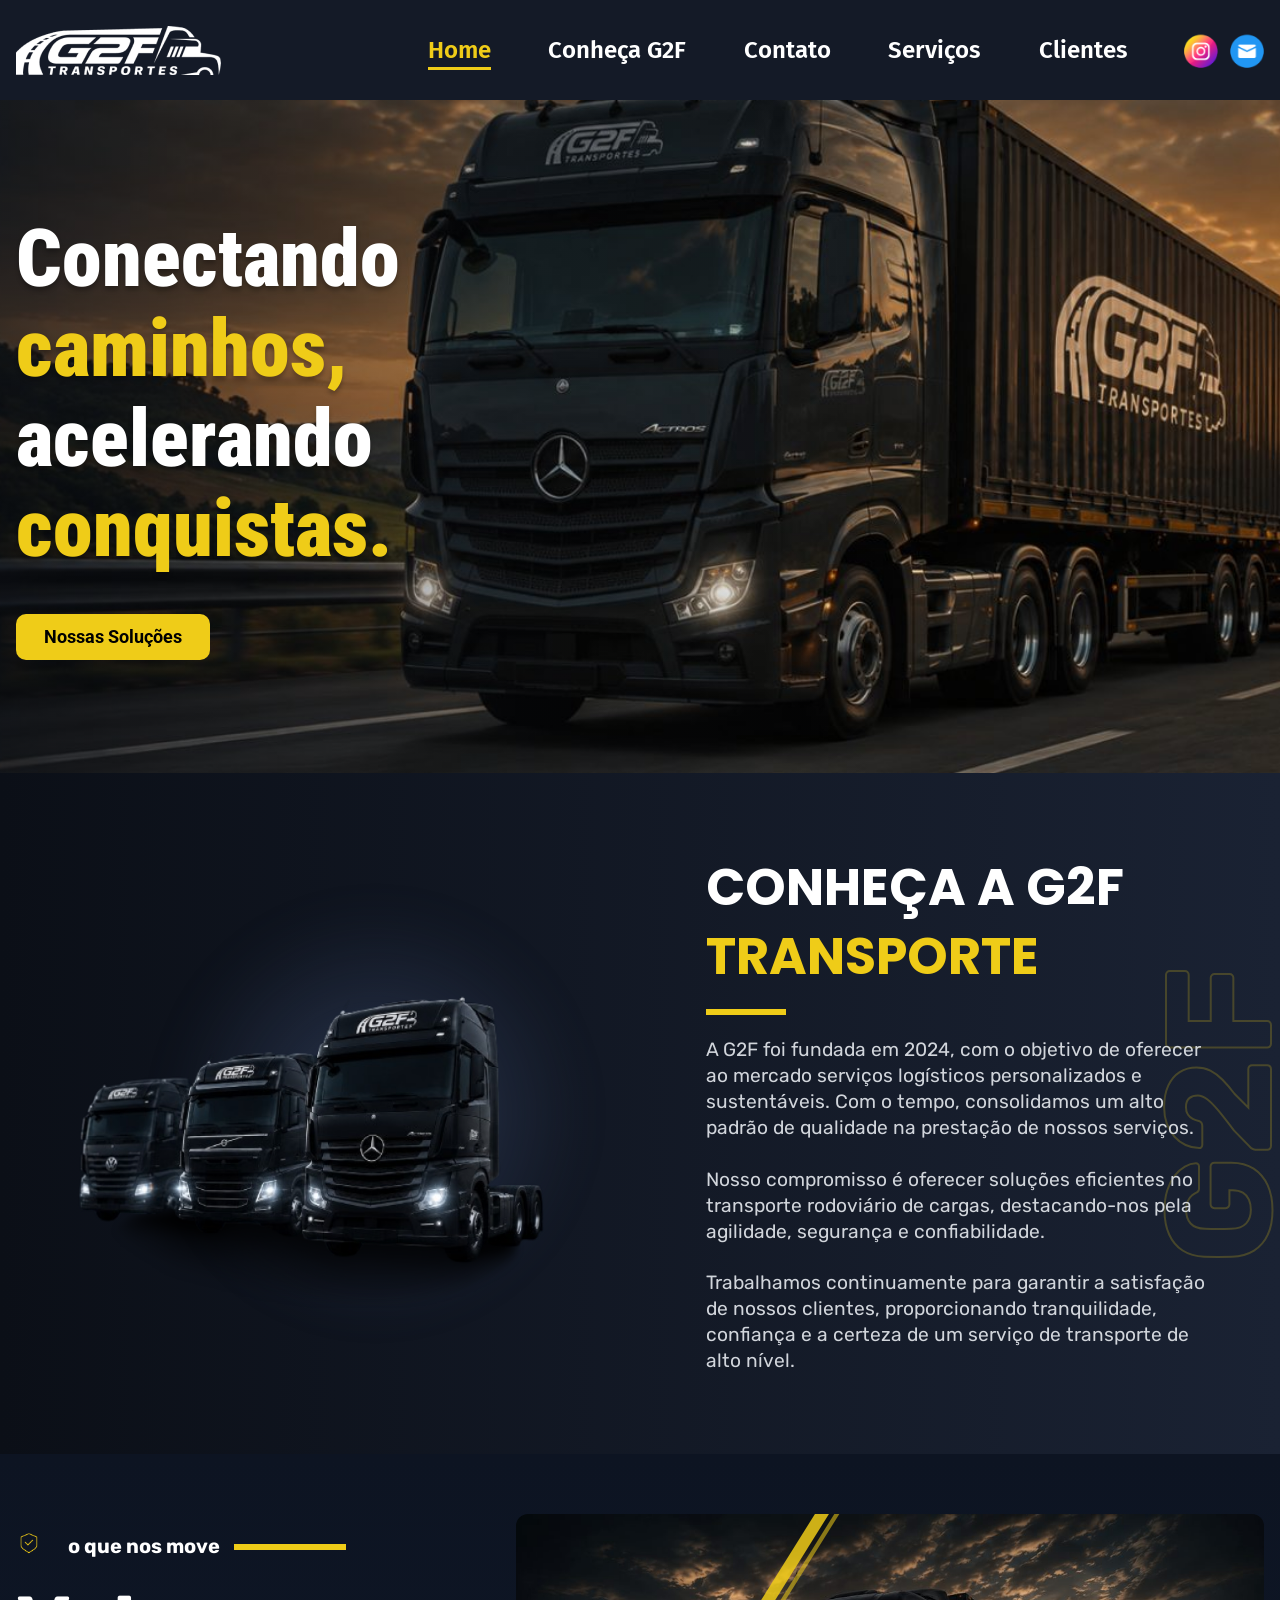
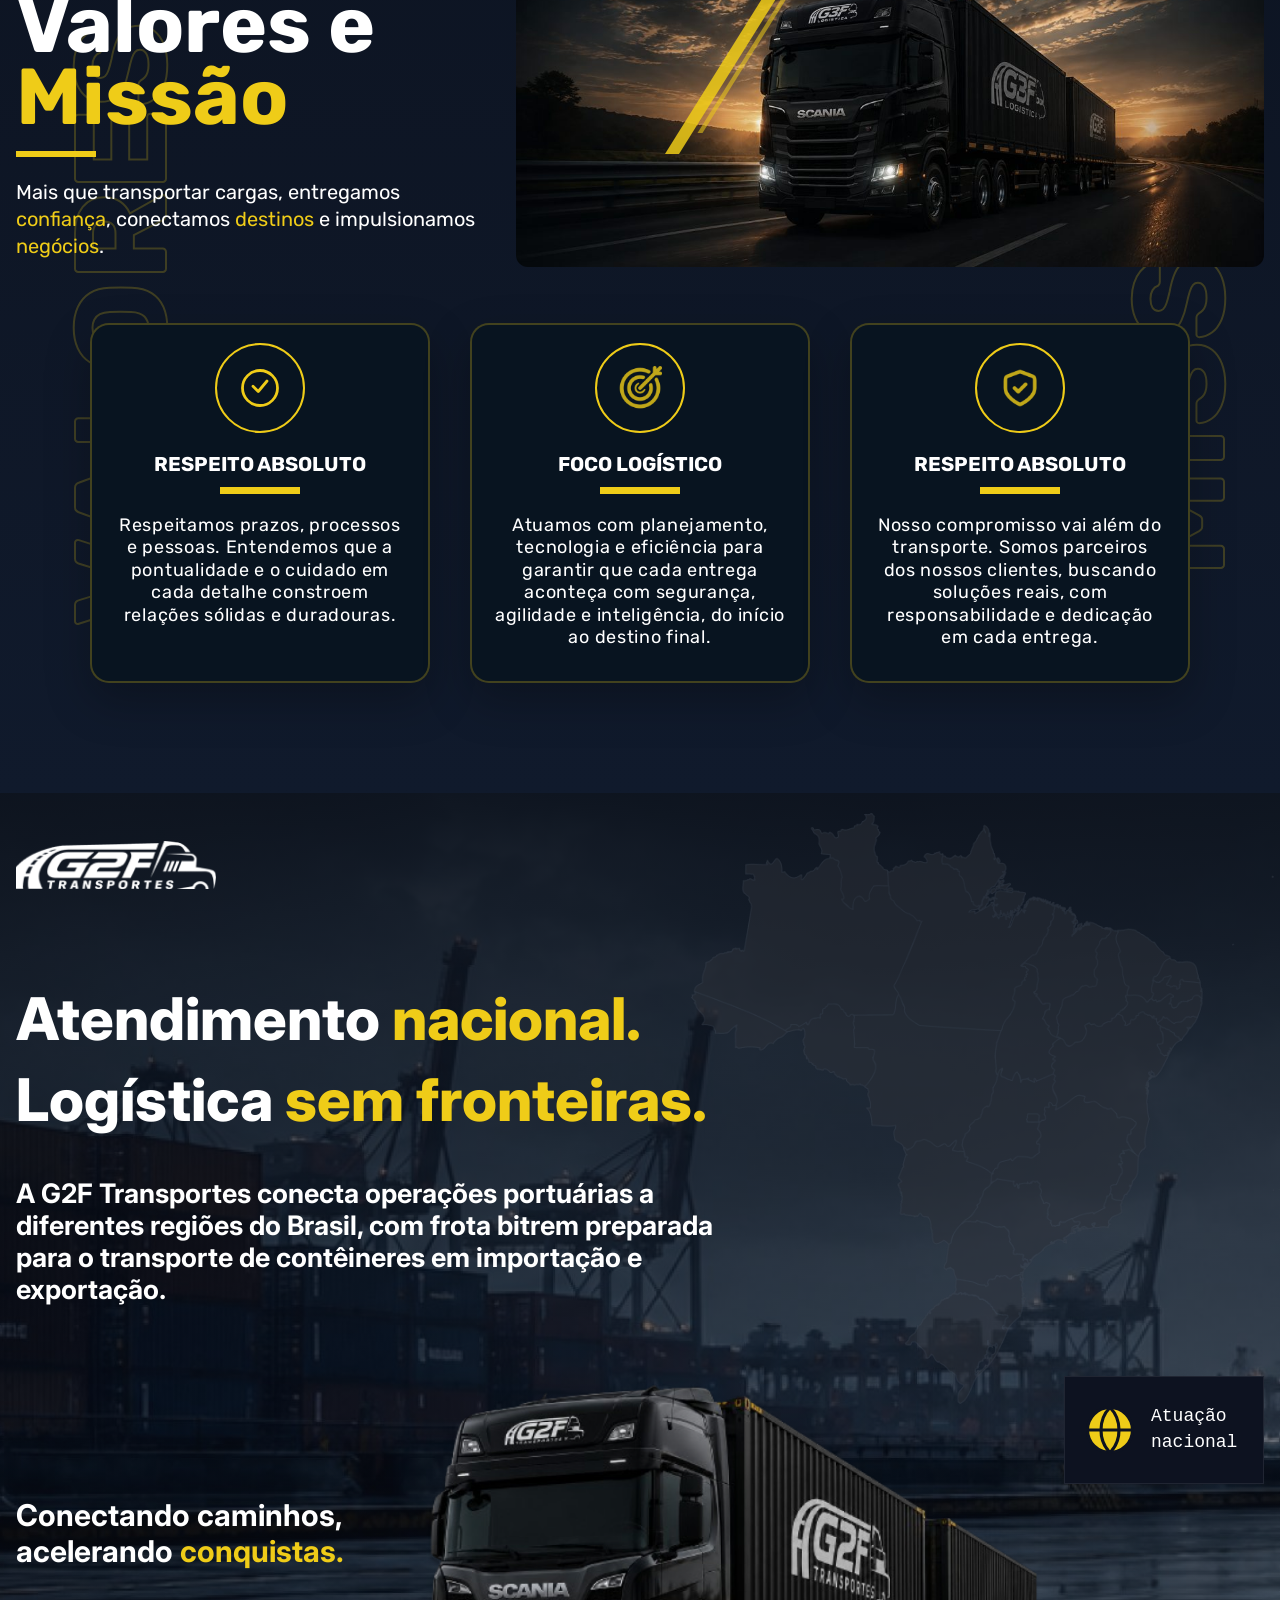
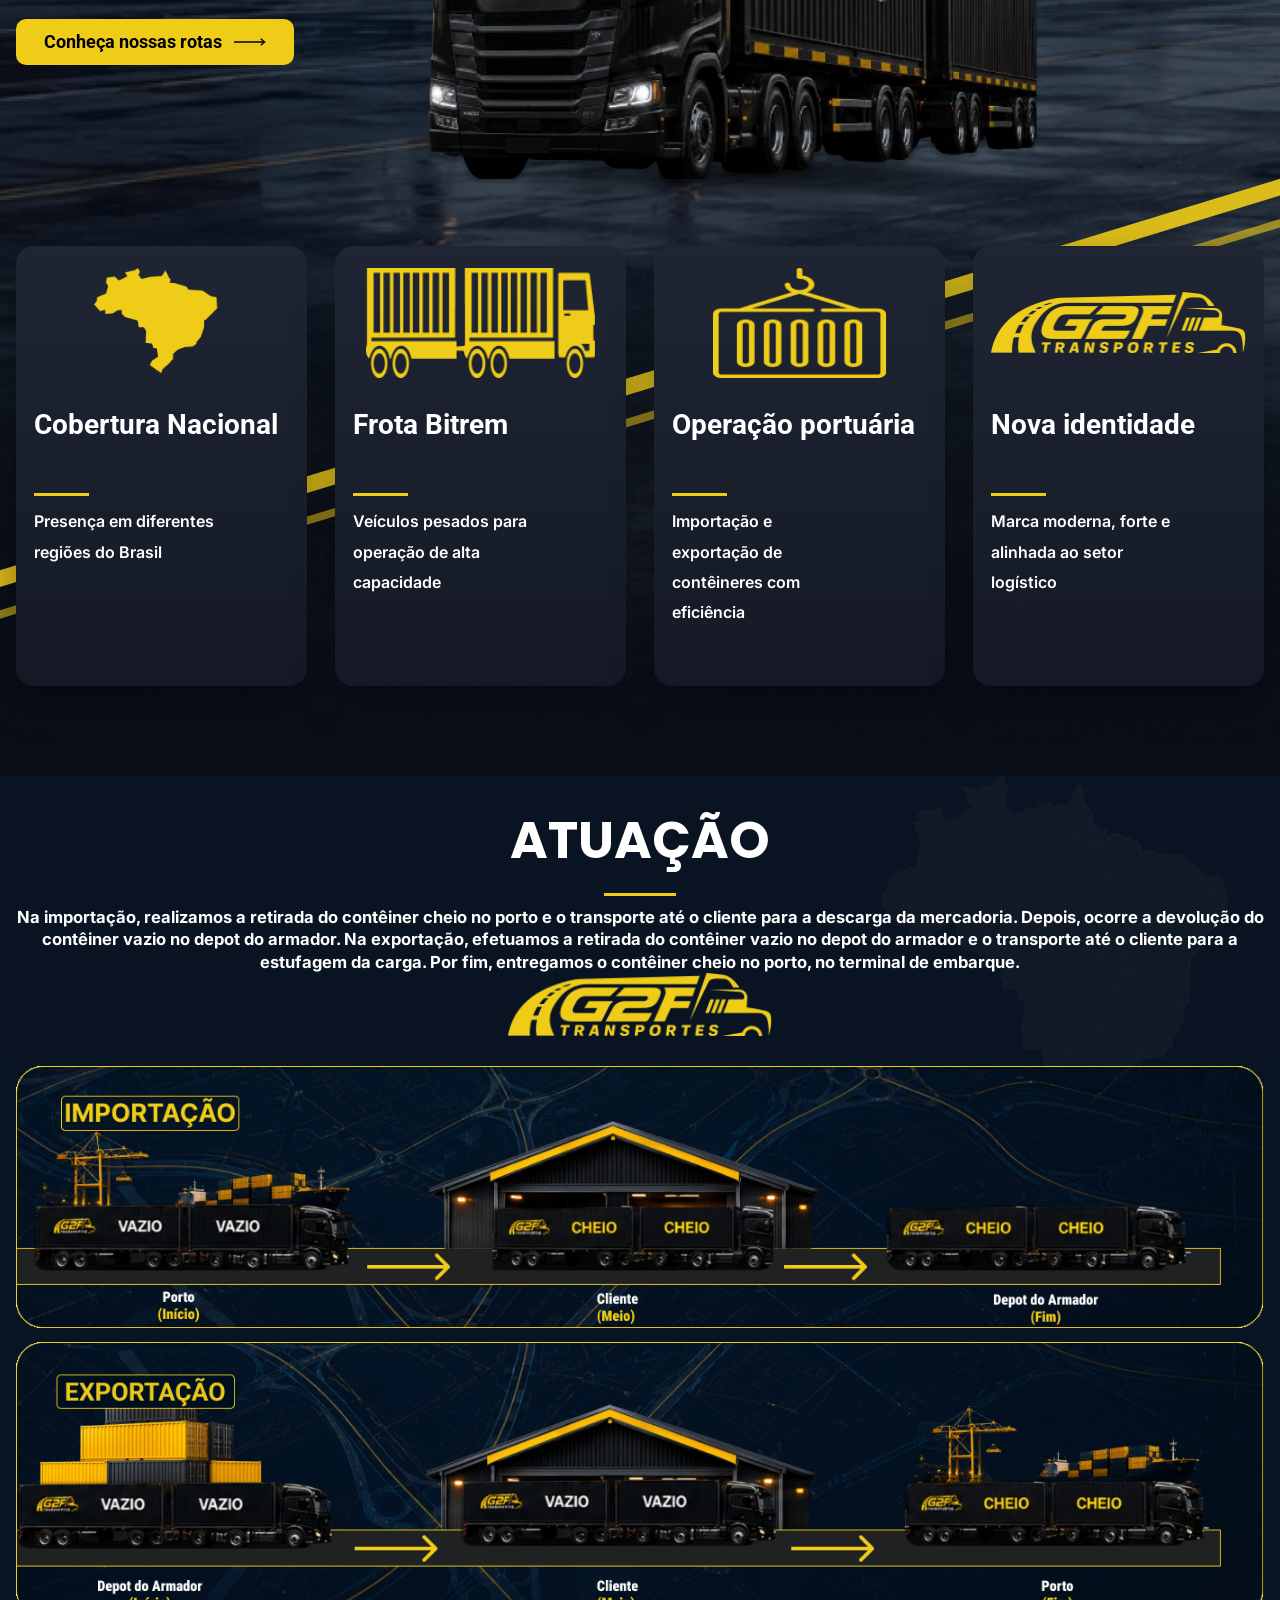
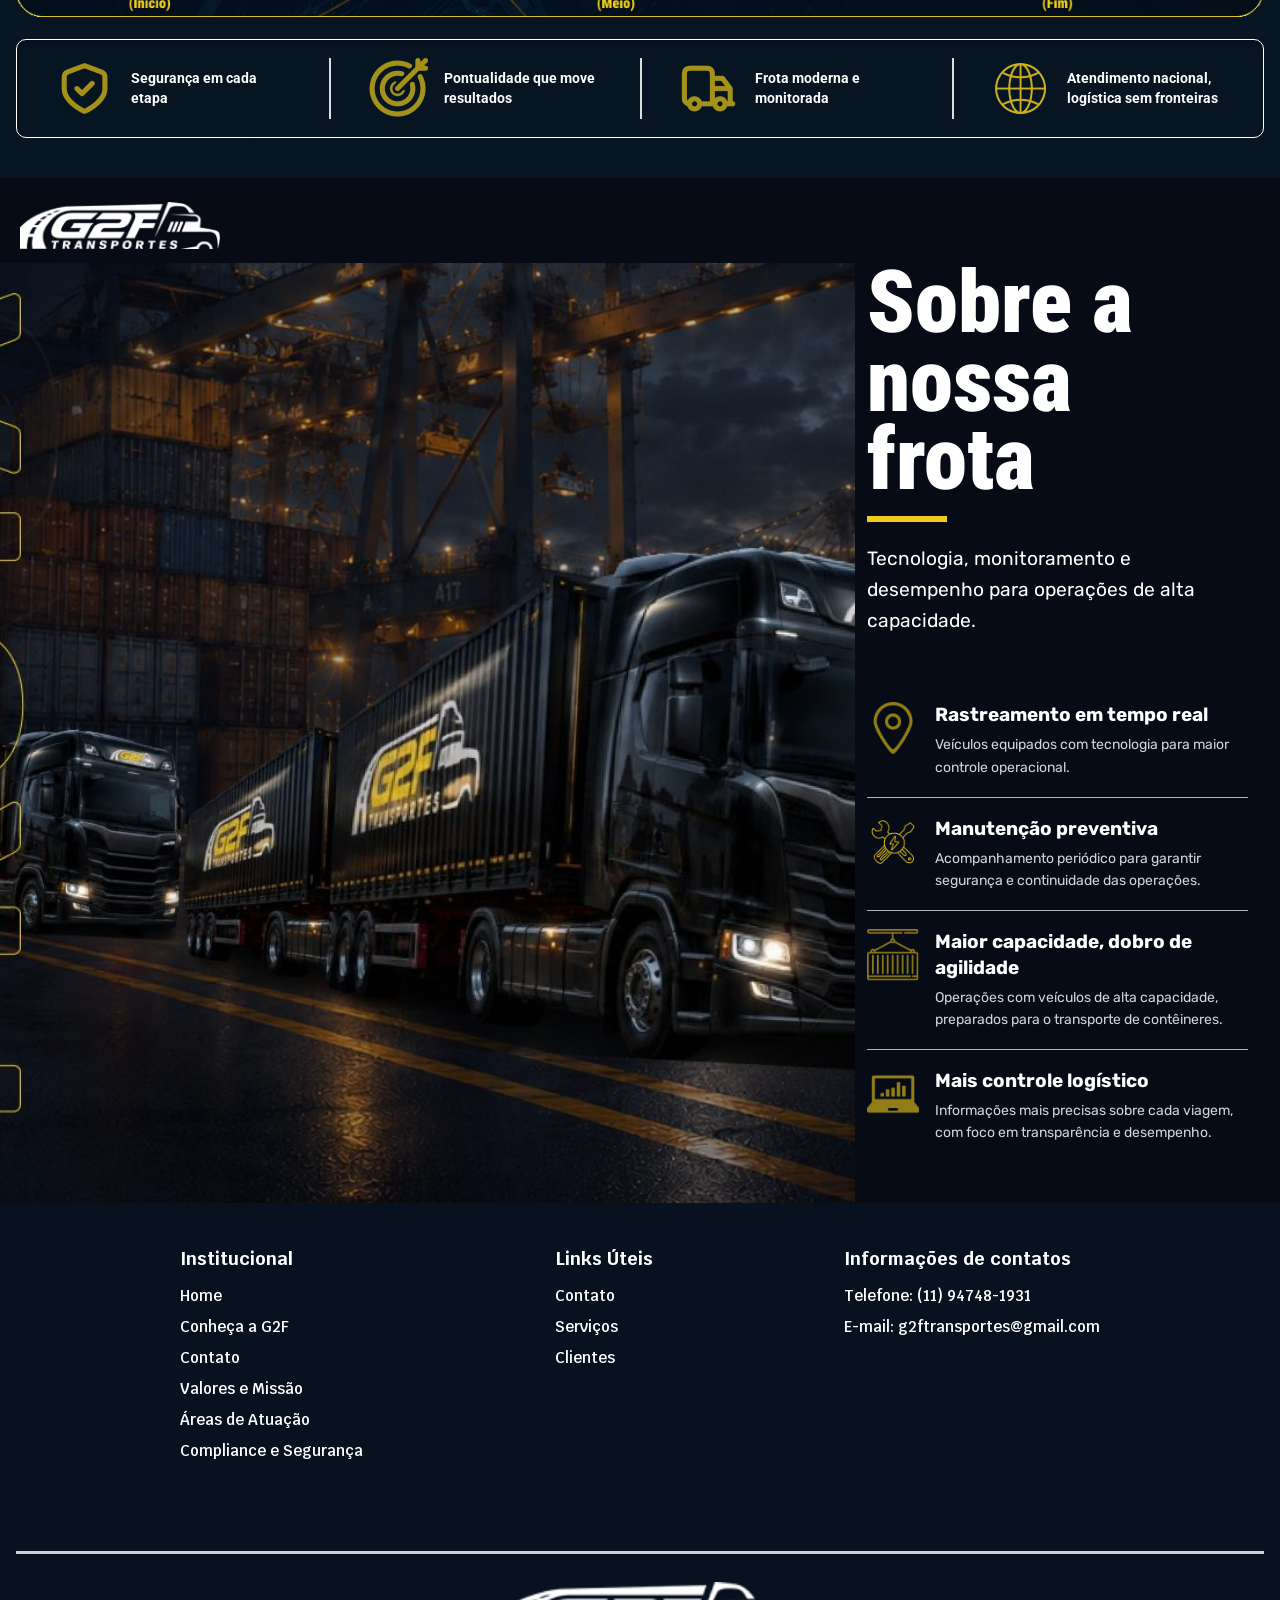
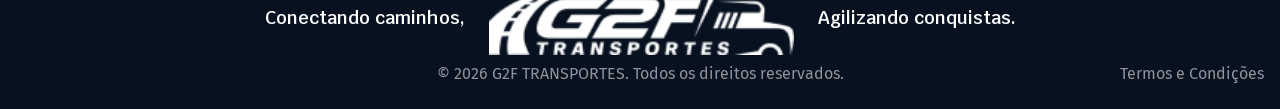
==== index.html @ 4fb9311b "Primeira versão do site G2F" ====
<!DOCTYPE html>
<html lang="pt-BR">
<head>
  <meta charset="UTF-8">
  <meta name="viewport" content="width=device-width, initial-scale=1.0">
  <title>G2F Transportes | Conectando caminhos, acelerando conquistas</title>
  <meta name="description" content="A G2F Transportes conecta operações portuárias a diferentes regiões do Brasil, com frota bitrem para transporte de contêineres em importação e exportação.">

  <!-- Fontes usadas no Figma -->
  <link rel="preconnect" href="https://fonts.googleapis.com">
  <link rel="preconnect" href="https://fonts.gstatic.com" crossorigin>
  <link href="https://fonts.googleapis.com/css2?family=Fira+Sans:wght@400;600&family=Inter:wght@600;700;800&family=Krub:wght@600&family=Poppins:wght@700&family=Roboto+Condensed:wght@900&family=Roboto:wght@500;700&family=Rubik:wght@400;700&display=swap" rel="stylesheet">

  <link rel="stylesheet" href="css/style.css">
</head>
<body>

  <!-- ===================== CABEÇALHO ===================== -->
  <header class="header" id="header">
    <div class="header__inner">
      <a href="#inicio" class="header__logo" aria-label="G2F Transportes - início">
        <img src="img/logo.png" alt="G2F Transportes" width="205" height="49">
      </a>

      <nav class="nav" id="nav" aria-label="Menu principal">
        <ul class="nav__list">
          <li><a href="#inicio" class="nav__link">Home</a></li>
          <li><a href="#sobre" class="nav__link">Conheça G2F</a></li>
          <li><a href="#contato" class="nav__link">Contato</a></li>
          <li><a href="#atuacao" class="nav__link">Serviços</a></li>
          <li><a href="#presenca" class="nav__link">Clientes</a></li>
        </ul>
      </nav>

      <div class="header__social">
        <a href="#" aria-label="Instagram da G2F"><img src="img/icon-instagram.png" alt="" width="40" height="43"></a>
        <a href="mailto:g2ftransportes@gmail.com" aria-label="Enviar e-mail"><img src="img/icon-email.png" alt="" width="40" height="43"></a>
      </div>

      <button class="menu-toggle" id="menuToggle" aria-label="Abrir menu" aria-expanded="false" aria-controls="nav">
        <span></span><span></span><span></span>
      </button>
    </div>
  </header>

  <main>

    <!-- ===================== HERO ===================== -->
    <section class="hero" id="inicio">
      <div class="hero__content container">
        <h1 class="hero__title">
          Conectando <span class="amarelo">caminhos,</span><br>
          acelerando <span class="amarelo">conquistas.</span>
        </h1>
        <a href="#atuacao" class="btn btn--hero">Nossas Soluções</a>
      </div>
    </section>

    <!-- ===================== CONHEÇA A G2F ===================== -->
    <section class="sobre" id="sobre">
      <span class="texto-vertical texto-vertical--direita" aria-hidden="true">G2F</span>
      <div class="sobre__grid container">
        <div class="sobre__imagem reveal">
          <img src="img/frota-sobre.png" alt="Três cavalos mecânicos da frota G2F" width="772" height="524" loading="lazy">
        </div>
        <div class="sobre__texto reveal">
          <h2 class="sobre__titulo">CONHEÇA A G2F <span class="amarelo">TRANSPORTE</span></h2>
          <span class="barra"></span>
          <p>A G2F foi fundada em 2024, com o objetivo de oferecer ao mercado serviços logísticos personalizados e sustentáveis. Com o tempo, consolidamos um alto padrão de qualidade na prestação de nossos serviços.</p>
          <p>Nosso compromisso é oferecer soluções eficientes no transporte rodoviário de cargas, destacando-nos pela agilidade, segurança e confiabilidade.</p>
          <p>Trabalhamos continuamente para garantir a satisfação de nossos clientes, proporcionando tranquilidade, confiança e a certeza de um serviço de transporte de alto nível.</p>
        </div>
      </div>
    </section>

    <!-- ===================== VALORES E MISSÃO ===================== -->
    <section class="valores" id="valores">
      <span class="texto-vertical texto-vertical--esquerda" aria-hidden="true">VALORES</span>
      <span class="texto-vertical texto-vertical--direita" aria-hidden="true">MISSÃO</span>

      <div class="valores__topo container">
        <div class="valores__intro reveal">
          <div class="valores__etiqueta">
            <img src="img/icon-escudo.png" alt="" width="54" height="51">
            <span>o que nos move</span>
            <i></i>
          </div>
          <h2 class="valores__titulo">Valores e <span class="amarelo">Missão</span></h2>
          <span class="barra"></span>
          <p class="valores__frase">
            Mais que transportar cargas, entregamos <span class="amarelo">confiança</span>, conectamos <span class="amarelo">destinos</span>
            e impulsionamos <span class="amarelo">negócios</span>.
          </p>
        </div>
        <div class="valores__foto reveal">
          <img src="img/valores-bg.jpg" alt="Caminhão bitrem na estrada ao pôr do sol" width="1103" height="520" loading="lazy">
        </div>
      </div>

      <div class="valores__cards container">
        <article class="card-valor reveal">
          <div class="card-valor__icone">
            <svg viewBox="0 0 24 24" aria-hidden="true"><path d="M8 11l3 3 5-6"/><path d="M12 2a10 10 0 1 0 0 20 10 10 0 0 0 0-20z"/></svg>
          </div>
          <h3>RESPEITO ABSOLUTO</h3>
          <span class="barra barra--centro"></span>
          <p>Respeitamos prazos, processos e pessoas. Entendemos que a pontualidade e o cuidado em cada detalhe constroem relações sólidas e duradouras.</p>
        </article>
        <article class="card-valor reveal">
          <div class="card-valor__icone">
            <img src="img/icon-alvo.png" alt="" width="40" height="40">
          </div>
          <h3>FOCO LOGÍSTICO</h3>
          <span class="barra barra--centro"></span>
          <p>Atuamos com planejamento, tecnologia e eficiência para garantir que cada entrega aconteça com segurança, agilidade e inteligência, do início ao destino final.</p>
        </article>
        <article class="card-valor reveal">
          <div class="card-valor__icone">
            <img src="img/icon-seguranca.png" alt="" width="40" height="40">
          </div>
          <h3>RESPEITO ABSOLUTO</h3>
          <span class="barra barra--centro"></span>
          <p>Nosso compromisso vai além do transporte. Somos parceiros dos nossos clientes, buscando soluções reais, com responsabilidade e dedicação em cada entrega.</p>
        </article>
      </div>
    </section>

    <!-- ===================== PRESENÇA NACIONAL ===================== -->
    <section class="presenca" id="presenca">
      <div class="presenca__fundo"></div>
      <img class="presenca__mapa" src="img/mapa-brasil.png" alt="" aria-hidden="true" width="661" height="664" loading="lazy">

      <div class="presenca__conteudo container">
        <img class="presenca__logo" src="img/logo.png" alt="G2F Transportes" width="205" height="49" loading="lazy">

        <h2 class="presenca__titulo reveal">
          Atendimento <span class="amarelo">nacional.</span><br>
          Logística <span class="amarelo">sem fronteiras.</span>
        </h2>
        <p class="presenca__desc reveal">A G2F Transportes conecta operações portuárias a diferentes regiões do Brasil, com frota bitrem preparada para o transporte de contêineres em importação e exportação.</p>

        <div class="presenca__meio">
          <div class="presenca__chamada reveal">
            <p>Conectando caminhos,<br>acelerando <span class="amarelo">conquistas.</span></p>
            <a href="#atuacao" class="btn btn--rotas">
              Conheça nossas rotas
              <svg viewBox="0 0 48 12" aria-hidden="true"><path d="M0 6h45M40 1l6 5-6 5"/></svg>
            </a>
          </div>

          <div class="presenca__caminhao reveal">
            <img src="img/caminhao-bitrem.png" alt="Caminhão bitrem Scania da G2F com dois contêineres" width="712" height="456" loading="lazy">
          </div>

          <div class="selo reveal">
            <svg viewBox="0 0 24 24" aria-hidden="true"><circle cx="12" cy="12" r="10"/><path d="M2 12h20M12 2c3 3 4 6.5 4 10s-1 7-4 10c-3-3-4-6.5-4-10s1-7 4-10z"/></svg>
            <span>Atuação<br>nacional</span>
          </div>
        </div>

        <div class="faixas" aria-hidden="true"><i></i><i></i></div>

        <div class="presenca__cards">
          <article class="card-presenca reveal">
            <img src="img/icon-mapa.png" alt="" width="163" height="132" loading="lazy">
            <h3>Cobertura Nacional</h3>
            <span class="barra barra--fina"></span>
            <p>Presença em diferentes regiões do Brasil</p>
          </article>
          <article class="card-presenca reveal">
            <img src="img/icon-bitrem.png" alt="" width="215" height="103" loading="lazy">
            <h3>Frota Bitrem</h3>
            <span class="barra barra--fina"></span>
            <p>Veículos pesados para operação de alta capacidade</p>
          </article>
          <article class="card-presenca reveal">
            <img src="img/icon-container.png" alt="" width="180" height="111" loading="lazy">
            <h3>Operação portuária</h3>
            <span class="barra barra--fina"></span>
            <p>Importação e exportação de contêineres com eficiência</p>
          </article>
          <article class="card-presenca reveal">
            <img src="img/logo-amarelo.png" alt="" width="256" height="61" loading="lazy">
            <h3>Nova identidade</h3>
            <span class="barra barra--fina"></span>
            <p>Marca moderna, forte e alinhada ao setor logístico</p>
          </article>
        </div>
      </div>
    </section>

    <!-- ===================== ATUAÇÃO ===================== -->
    <section class="atuacao" id="atuacao">
      <img class="atuacao__mapa" src="img/mapa-brasil.png" alt="" aria-hidden="true" width="661" height="664" loading="lazy">
      <div class="container">
        <h2 class="atuacao__titulo reveal">ATUAÇÃO</h2>
        <span class="barra barra--centro barra--fina"></span>
        <p class="atuacao__desc reveal">Na importação, realizamos a retirada do contêiner cheio no porto e o transporte até o cliente para a descarga da mercadoria. Depois, ocorre a devolução do contêiner vazio no depot do armador. Na exportação, efetuamos a retirada do contêiner vazio no depot do armador e o transporte até o cliente para a estufagem da carga. Por fim, entregamos o contêiner cheio no porto, no terminal de embarque.</p>
        <img class="atuacao__logo" src="img/logo-amarelo.png" alt="G2F Transportes" width="256" height="61" loading="lazy">

        <!-- Fluxo de importação: imagem inteira no desktop, etapas empilhadas no celular -->
        <div class="fluxo reveal">
          <img class="fluxo__completo" src="img/importacao.png" alt="Fluxo de importação: Porto (início), Cliente (meio), Depot do Armador (fim)" width="1386" height="291" loading="lazy">
          <div class="fluxo__etapas">
            <span class="fluxo__selo">IMPORTAÇÃO</span>
            <img src="img/importacao-1.png" alt="Porto (início): retirada do contêiner cheio" loading="lazy">
            <span class="fluxo__seta" aria-hidden="true"></span>
            <img src="img/importacao-2.png" alt="Cliente (meio): descarga da mercadoria" loading="lazy">
            <span class="fluxo__seta" aria-hidden="true"></span>
            <img src="img/importacao-3.png" alt="Depot do Armador (fim): devolução do contêiner vazio" loading="lazy">
          </div>
        </div>

        <div class="fluxo reveal">
          <img class="fluxo__completo" src="img/exportacao.png" alt="Fluxo de exportação: Depot do Armador (início), Cliente (meio), Porto (fim)" width="1386" height="305" loading="lazy">
          <div class="fluxo__etapas">
            <span class="fluxo__selo">EXPORTAÇÃO</span>
            <img src="img/exportacao-1.png" alt="Depot do Armador (início): retirada do contêiner vazio" loading="lazy">
            <span class="fluxo__seta" aria-hidden="true"></span>
            <img src="img/exportacao-2.png" alt="Cliente (meio): estufagem da carga" loading="lazy">
            <span class="fluxo__seta" aria-hidden="true"></span>
            <img src="img/exportacao-3.png" alt="Porto (fim): entrega do contêiner cheio" loading="lazy">
          </div>
        </div>

        <ul class="diferenciais reveal">
          <li><img src="img/icon-seguranca.png" alt="" width="61" height="61" loading="lazy"><span>Segurança em cada etapa</span></li>
          <li><img src="img/icon-alvo.png" alt="" width="61" height="61" loading="lazy"><span>Pontualidade que move resultados</span></li>
          <li><img src="img/icon-caminhao.png" alt="" width="61" height="61" loading="lazy"><span>Frota moderna e monitorada</span></li>
          <li><img src="img/icon-global.png" alt="" width="61" height="61" loading="lazy"><span>Atendimento nacional, logística sem fronteiras</span></li>
        </ul>
      </div>
    </section>

    <!-- ===================== FROTA ===================== -->
    <section class="frota" id="frota">
      <div class="frota__topo container-largo">
        <img src="img/logo.png" alt="G2F Transportes" width="205" height="49" loading="lazy">
      </div>
      <div class="frota__grid">
        <div class="frota__imagem reveal">
          <img src="img/frota.jpg" alt="Caminhões bitrem da G2F em um terminal portuário à noite" width="978" height="811" loading="lazy">
        </div>
        <div class="frota__texto reveal">
          <h2 class="frota__titulo">Sobre a nossa frota</h2>
          <span class="barra"></span>
          <p class="frota__subtitulo">Tecnologia, monitoramento e desempenho para operações de alta capacidade.</p>

          <ul class="frota__lista">
            <li>
              <img src="img/icon-local.png" alt="" width="52" height="52" loading="lazy">
              <div><h3>Rastreamento em tempo real</h3><p>Veículos equipados com tecnologia para maior controle operacional.</p></div>
            </li>
            <li>
              <img src="img/icon-manutencao.png" alt="" width="52" height="52" loading="lazy">
              <div><h3>Manutenção preventiva</h3><p>Acompanhamento periódico para garantir segurança e continuidade das operações.</p></div>
            </li>
            <li>
              <img src="img/icon-porto.png" alt="" width="52" height="52" loading="lazy">
              <div><h3>Maior capacidade, dobro de agilidade</h3><p>Operações com veículos de alta capacidade, preparados para o transporte de contêineres.</p></div>
            </li>
            <li>
              <img src="img/icon-grafico.png" alt="" width="52" height="52" loading="lazy">
              <div><h3>Mais controle logístico</h3><p>Informações mais precisas sobre cada viagem, com foco em transparência e desempenho.</p></div>
            </li>
          </ul>
        </div>
      </div>
    </section>

  </main>

  <!-- ===================== RODAPÉ ===================== -->
  <footer class="footer" id="contato">
    <div class="footer__colunas container">
      <div>
        <h4>Institucional</h4>
        <ul>
          <li><a href="#inicio">Home</a></li>
          <li><a href="#sobre">Conheça a G2F</a></li>
          <li><a href="#contato">Contato</a></li>
          <li><a href="#valores">Valores e Missão</a></li>
          <li><a href="#atuacao">Áreas de Atuação</a></li>
          <li><a href="#frota">Compliance e Segurança</a></li>
        </ul>
      </div>
      <div>
        <h4>Links Úteis</h4>
        <ul>
          <li><a href="#contato">Contato</a></li>
          <li><a href="#atuacao">Serviços</a></li>
          <li><a href="#presenca">Clientes</a></li>
        </ul>
      </div>
      <div>
        <h4>Informações de contatos</h4>
        <ul>
          <li>Telefone: <a href="tel:+5511947481931">(11) 94748-1931</a></li>
          <li>E-mail: <a href="mailto:g2ftransportes@gmail.com">g2ftransportes@gmail.com</a></li>
        </ul>
      </div>
    </div>

    <div class="footer__base container">
      <div class="footer__slogan">
        <span>Conectando caminhos,</span>
        <img src="img/logo.png" alt="G2F Transportes" width="205" height="49" loading="lazy">
        <span>Agilizando conquistas.</span>
      </div>
      <div class="footer__legal">
        <p>© <span id="ano">2026</span> G2F TRANSPORTES. Todos os direitos reservados.</p>
        <a href="#">Termos e Condições</a>
      </div>
    </div>
  </footer>

  <script src="js/script.js"></script>
</body>
</html>
---- css/style.css ----
/* =========================================================
   G2F Transportes — estilos
   Cores e fontes tiradas do Figma "Site G2F"
   ========================================================= */

:root {
  --amarelo: #efcc18;          /* "Amarelo G2F" no Figma */
  --header: #141a27;
  --fundo-escuro: #0b0f17;
  --fundo-medio: #1a2233;
  --card: #081420;
  --azul-noite: #071522;
  --rodape: #07111f;
  --texto: #ffffff;
  --texto-suave: #d1d5db;

  --f-condensada: "Roboto Condensed", "Arial Narrow", sans-serif;
  --f-poppins: "Poppins", sans-serif;
  --f-rubik: "Rubik", sans-serif;
  --f-inter: "Inter", sans-serif;
  --f-roboto: "Roboto", sans-serif;
  --f-fira: "Fira Sans", sans-serif;
  --f-krub: "Krub", sans-serif;

  --largura: 1280px;
  --altura-header: 100px;
}

/* ---------- Base ---------- */
*,
*::before,
*::after { box-sizing: border-box; margin: 0; padding: 0; }

html { scroll-behavior: smooth; scroll-padding-top: var(--altura-header); }

body {
  background: var(--fundo-escuro);
  color: var(--texto);
  font-family: var(--f-rubik);
  line-height: 1.35;
  overflow-x: hidden;
}

img { display: block; max-width: 100%; height: auto; }
a { color: inherit; text-decoration: none; }
ul { list-style: none; }

.container {
  width: min(100% - 32px, var(--largura));
  margin-inline: auto;
}

.amarelo { color: var(--amarelo); }

.barra {
  display: block;
  width: 80px;
  height: 6px;
  background: var(--amarelo);
  margin: 18px 0 22px;
}
.barra--centro { margin-inline: auto; }
.barra--fina { height: 3px; width: 55px; }

/* Texto grande vazado na vertical (VALORES, MISSÃO, G2F) */
.texto-vertical {
  position: absolute;
  top: 50%;
  font-family: var(--f-rubik);
  font-weight: 700;
  font-size: 130px;
  line-height: .9;
  color: transparent;
  -webkit-text-stroke: 2px rgba(239, 204, 24, .22);
  white-space: nowrap;
  pointer-events: none;
  user-select: none;
  z-index: 0;
}
.texto-vertical--esquerda { left: 0;  transform: translate(-30%, -50%) rotate(-90deg); }
.texto-vertical--direita  { right: 0; transform: translate(30%, -50%) rotate(-90deg); }

/* ---------- Botões ---------- */
/* Um único padrão para todos os botões do site */
.btn {
  display: inline-flex;
  align-items: center;
  justify-content: center;
  gap: 12px;
  padding: 14px 28px;
  border-radius: 10px;
  background: var(--amarelo);
  font-family: var(--f-roboto);
  font-weight: 700;
  font-size: 18px;
  line-height: 1;
  color: #000;
  transition: transform .2s, box-shadow .2s, filter .2s;
}
.btn:hover { transform: translateY(-2px); box-shadow: 0 10px 24px rgba(239, 204, 24, .3); }
.btn:focus-visible { outline: 3px solid #fff; outline-offset: 3px; }
.btn svg { width: 32px; height: 12px; fill: none; stroke: currentColor; stroke-width: 2; flex-shrink: 0; }

/* =========================================================
   CABEÇALHO
   ========================================================= */
.header {
  position: fixed;
  inset: 0 0 auto 0;
  height: var(--altura-header);
  background: var(--header);
  z-index: 100;
  transition: height .3s, box-shadow .3s;
}
.header.rolou { height: 76px; box-shadow: 0 8px 24px rgba(0, 0, 0, .45); }

.header__inner {
  height: 100%;
  width: min(100% - 32px, 1320px);
  margin-inline: auto;
  display: flex;
  align-items: center;
  gap: 32px;
}

.header__logo img { width: 205px; }

.nav { margin-left: auto; }
.nav__list { display: flex; gap: clamp(24px, 4.5vw, 80px); }
.nav__link {
  position: relative;
  font-family: var(--f-fira);
  font-weight: 600;
  font-size: 24px;
  white-space: nowrap;
  transition: color .2s;
}
.nav__link::after {
  content: "";
  position: absolute;
  left: 0; bottom: -6px;
  width: 100%; height: 3px;
  background: var(--amarelo);
  transform: scaleX(0);
  transform-origin: left;
  transition: transform .25s;
}
.nav__link:hover,
.nav__link.ativo { color: var(--amarelo); }
.nav__link:hover::after,
.nav__link.ativo::after { transform: scaleX(1); }

.header__social { display: flex; gap: 12px; margin-left: 24px; }
.header__social img { width: 34px; transition: transform .2s; }
.header__social a:hover img { transform: scale(1.12); }

/* Botão hambúrguer (aparece só no celular) */
.menu-toggle {
  display: none;
  margin-left: auto;
  width: 44px; height: 44px;
  background: none; border: 0;
  cursor: pointer;
  flex-direction: column;
  justify-content: center;
  gap: 6px;
  padding: 8px;
}
.menu-toggle span {
  display: block;
  height: 3px;
  background: #fff;
  border-radius: 2px;
  transition: transform .3s, opacity .3s;
}
.menu-toggle[aria-expanded="true"] span:nth-child(1) { transform: translateY(9px) rotate(45deg); }
.menu-toggle[aria-expanded="true"] span:nth-child(2) { opacity: 0; }
.menu-toggle[aria-expanded="true"] span:nth-child(3) { transform: translateY(-9px) rotate(-45deg); }

/* =========================================================
   HERO
   ========================================================= */
.hero {
  position: relative;
  min-height: 773px;
  padding-top: var(--altura-header);
  display: flex;
  align-items: center;
  background:
    linear-gradient(90deg, rgba(10, 14, 22, .55) 0%, rgba(10, 14, 22, .15) 45%, rgba(10, 14, 22, 0) 70%),
    url("../img/hero.jpg") center / cover no-repeat;
}

.hero__content { padding-block: 60px; }

.hero__title {
  font-family: var(--f-condensada);
  font-weight: 900;
  font-size: clamp(48px, 7vw, 80px);
  line-height: 1.125;
  text-shadow: 0 4px 4px rgba(0, 0, 0, .25);
  margin-bottom: 40px;
  max-width: 540px;
}

/* =========================================================
   CONHEÇA A G2F
   ========================================================= */
.sobre {
  position: relative;
  overflow: hidden;
  background: linear-gradient(90deg, var(--fundo-escuro), var(--fundo-medio));
  padding: 80px 0;
}
.sobre .texto-vertical { font-size: 150px; }

.sobre__grid {
  position: relative;
  z-index: 1;
  display: grid;
  grid-template-columns: 1.15fr 1fr;
  gap: 48px;
  align-items: center;
}

.sobre__imagem { position: relative; }
.sobre__imagem::before { /* brilho atrás dos caminhões (Ellipse 5) */
  content: "";
  position: absolute;
  inset: 0 8% 0 20%;
  background: radial-gradient(circle, rgba(76, 96, 140, .45) 0%, rgba(26, 34, 51, 0) 65%);
  filter: blur(20px);
}
.sobre__imagem img { position: relative; width: 100%; }

.sobre__titulo {
  font-family: var(--f-poppins);
  font-weight: 700;
  font-size: clamp(34px, 4vw, 56px);
  line-height: 1.35;
}
.sobre__texto p {
  font-size: clamp(17px, 1.5vw, 21px);
  color: var(--texto-suave);
  max-width: 520px;
}
.sobre__texto p + p { margin-top: 1.35em; }

/* =========================================================
   VALORES E MISSÃO
   ========================================================= */
.valores {
  position: relative;
  overflow: hidden;
  background: linear-gradient(180deg, #0d1422 0%, #101a2c 100%);
  padding: 60px 0 110px;
}

.valores__topo {
  position: relative;
  z-index: 1;
  display: grid;
  grid-template-columns: 1fr 1.6fr;
  gap: 32px;
  align-items: center;
  width: min(100% - 32px, 1340px);
}

.valores__etiqueta {
  display: flex;
  align-items: center;
  gap: 8px;
  font-family: var(--f-rubik);
  font-weight: 700;
  font-size: 20px;
  margin-bottom: 18px;
}
.valores__etiqueta img { width: 54px; margin-left: -10px; }
.valores__etiqueta i { width: 112px; height: 6px; background: var(--amarelo); margin-left: 6px; }

.valores__titulo {
  font-family: var(--f-rubik);
  font-weight: 700;
  font-size: clamp(56px, 6.2vw, 90px);
  line-height: .9;
}
.valores__frase { font-size: 20px; max-width: 480px; }

.valores__foto { position: relative; overflow: hidden; border-radius: 12px; }
.valores__foto img { width: 100%; aspect-ratio: 1103 / 520; object-fit: cover; }
/* Faixas amarelas diagonais por cima da foto */
.valores__foto::before,
.valores__foto::after {
  content: "";
  position: absolute;
  background: var(--amarelo);
  transform: skewX(-32deg);
  opacity: .85;
}
.valores__foto::before { left: 30%; top: 0; width: 14px; height: 68%; }
.valores__foto::after  { left: 33.5%; top: 0; width: 5px; height: 62%; opacity: .55; }

.valores__cards {
  position: relative;
  z-index: 1;
  display: grid;
  grid-template-columns: repeat(3, 1fr);
  gap: 40px;
  max-width: 1100px;
  margin-top: 56px;
}

.card-valor {
  background: var(--card);
  border: 2px solid rgba(239, 204, 24, .25);
  border-radius: 19px;
  box-shadow: 0 18px 45px rgba(0, 0, 0, .25);
  padding: 18px 22px 32px;
  text-align: center;
  transition: transform .25s, border-color .25s;
}
.card-valor:hover { transform: translateY(-6px); border-color: rgba(239, 204, 24, .6); }

.card-valor__icone {
  width: 90px; height: 90px;
  margin: 0 auto 22px;
  border: 2px solid var(--amarelo);
  border-radius: 50%;
  display: grid;
  place-items: center;
}
.card-valor__icone img { width: 44px; }
.card-valor__icone svg { width: 42px; height: 42px; fill: none; stroke: var(--amarelo); stroke-width: 1.6; stroke-linecap: round; stroke-linejoin: round; }

.card-valor h3 { font-family: var(--f-rubik); font-weight: 700; font-size: 20px; line-height: .9; }
.card-valor .barra { margin: 14px auto 20px; height: 7px; }
.card-valor p { font-size: 18px; line-height: 1.25; letter-spacing: .04em; }

/* =========================================================
   PRESENÇA NACIONAL
   ========================================================= */
.presenca {
  position: relative;
  overflow: hidden;
  padding: 48px 0 90px;
  background: #0b1220;
}
.presenca__fundo {
  position: absolute;
  inset: 0;
  background:
    linear-gradient(180deg, rgba(9, 14, 24, .92) 0%, rgba(9, 14, 24, .55) 38%, rgba(9, 14, 24, .55) 60%, rgba(9, 14, 24, .96) 100%),
    url("../img/porto-bg.jpg") center 30% / cover no-repeat;
}
.presenca__mapa {
  position: absolute;
  top: 20px;
  right: 0;
  width: min(46vw, 660px);
  opacity: .55;
}

.presenca__conteudo { position: relative; z-index: 1; }
.presenca__logo { width: 200px; margin-bottom: 90px; }

.presenca__titulo {
  font-family: var(--f-inter);
  font-weight: 800;
  font-size: clamp(36px, 4.6vw, 64px);
  line-height: 1.375;
}
.presenca__desc {
  font-family: var(--f-inter);
  font-weight: 700;
  font-size: clamp(19px, 2.1vw, 30px);
  line-height: 1.2;
  max-width: 740px;
  margin-top: 36px;
}

.presenca__meio {
  position: relative;
  display: grid;
  grid-template-columns: 360px 1fr 200px;
  align-items: center;
  gap: 24px;
  margin-top: 70px;
}
.presenca__chamada p {
  font-family: var(--f-inter);
  font-weight: 700;
  font-size: 30px;
  line-height: 1.2;
  margin-bottom: 50px;
}
.presenca__caminhao { position: relative; z-index: 2; }
.presenca__caminhao img { width: 100%; }
.presenca__caminhao::after { /* sombra no chão */
  content: "";
  position: absolute;
  left: 10%; right: 4%; bottom: -14px;
  height: 50px;
  background: radial-gradient(ellipse, rgba(0, 0, 0, .7), transparent 70%);
  z-index: -1;
}

.selo {
  display: flex;
  align-items: center;
  gap: 14px;
  background: #0d1220;
  border: 1px solid rgba(255, 255, 255, .08);
  padding: 26px 18px;
  align-self: start;
}
.selo svg { width: 54px; height: 54px; fill: var(--amarelo); stroke: #0d1220; stroke-width: 1.4; flex-shrink: 0; }
.selo span { font-family: ui-monospace, "Courier New", monospace; font-size: 18px; line-height: 1.4; }

/* Faixas amarelas diagonais atrás dos cards */
.faixas { position: relative; height: 0; }
.faixas i {
  position: absolute;
  right: -10%;
  width: 120%;
  height: 16px;
  background: var(--amarelo);
  transform: rotate(-17deg);
  transform-origin: right;
  opacity: .9;
}
.faixas i:first-child { top: -40px; }
.faixas i:last-child  { top: 0; height: 8px; opacity: .6; }

.presenca__cards {
  position: relative;
  z-index: 2;
  display: grid;
  grid-template-columns: repeat(4, 1fr);
  gap: 28px;
  margin-top: 60px;
}
.card-presenca {
  background: linear-gradient(180deg, #1f2533 0%, #141925 100%);
  border-radius: 18px;
  padding: 22px 18px 32px;
  min-height: 440px;
  box-shadow: 0 18px 40px rgba(0, 0, 0, .35);
  transition: transform .25s;
}
.card-presenca:hover { transform: translateY(-6px); }
.card-presenca img { height: 110px; width: auto; object-fit: contain; margin: 0 auto 30px; }
.card-presenca h3 {
  font-family: var(--f-roboto);
  font-weight: 700;
  font-size: clamp(24px, 2.2vw, 30px);
  line-height: 1.2;
  min-height: 2.4em;
}
.card-presenca .barra { margin: 18px 0 10px; }
.card-presenca p { font-family: var(--f-inter); font-weight: 600; font-size: 16px; line-height: 1.9; max-width: 180px; }

/* =========================================================
   ATUAÇÃO
   ========================================================= */
.atuacao {
  position: relative;
  overflow: hidden;
  background: linear-gradient(180deg, #0a1322 0%, #071522 100%);
  padding: 30px 0 40px;
  text-align: center;
}
.atuacao__mapa { position: absolute; top: 0; right: 0; width: 400px; opacity: .25; }
.atuacao .container { position: relative; z-index: 1; width: min(100% - 32px, 1390px); }

.atuacao__titulo { font-family: var(--f-poppins); font-weight: 700; font-size: clamp(38px, 4vw, 54px); line-height: 1.35; }
.atuacao .barra { width: 72px; margin: 18px auto 10px; }
.atuacao__desc {
  font-family: var(--f-inter);
  font-weight: 700;
  font-size: clamp(15px, 1.3vw, 18px);
  max-width: 1290px;
  margin-inline: auto;
}
.atuacao__logo { width: 264px; margin: 0 auto 30px; }

.fluxo { margin-bottom: 14px; }
.fluxo__completo { width: 100%; }
.fluxo__etapas { display: none; }

.diferenciais {
  display: grid;
  grid-template-columns: repeat(4, 1fr);
  background: var(--azul-noite);
  border: 1px solid #fff;
  border-radius: 10px;
  box-shadow: inset 0 4px 4px rgba(0, 0, 0, .25);
  max-width: 1336px;
  margin: 22px auto 0;
  padding: 18px 0;
  text-align: left;
}
.diferenciais li {
  display: flex;
  align-items: center;
  justify-content: center;
  gap: 16px;
  padding: 0 16px;
}
.diferenciais li + li { border-left: 2px solid rgba(255, 255, 255, .85); }
.diferenciais img { width: 61px; opacity: .85; flex-shrink: 0; }
.diferenciais span { font-family: var(--f-roboto); font-weight: 700; font-size: 14px; line-height: 20px; max-width: 160px; }

/* =========================================================
   FROTA
   ========================================================= */
.frota {
  background: #060b16;
  padding-top: 24px;
  overflow: hidden;
}
.container-largo { width: min(100% - 40px, 1440px); margin-inline: auto; }
.frota__topo img { width: 200px; }

.frota__grid {
  display: grid;
  grid-template-columns: 978fr 486fr;
  margin-top: 14px;
}
.frota__imagem img { width: 100%; height: 100%; object-fit: cover; }

.frota__texto { padding: 0 32px 40px 12px; position: relative; z-index: 1; }
.frota__titulo {
  font-family: var(--f-condensada);
  font-weight: 900;
  font-size: clamp(56px, 6.8vw, 100px);
  line-height: .9;
}
.frota__subtitulo { font-family: var(--f-rubik); font-size: clamp(17px, 1.5vw, 22px); line-height: 1.6; max-width: 450px; }

.frota__lista { margin-top: 48px; max-width: 420px; }
.frota__lista li {
  display: flex;
  gap: 16px;
  align-items: flex-start;
  padding: 18px 0;
}
.frota__lista li + li { border-top: 1px solid rgba(255, 255, 255, .7); }
.frota__lista img { width: 52px; flex-shrink: 0; }
.frota__lista h3 { font-family: var(--f-rubik); font-weight: 700; font-size: 19px; margin-bottom: 6px; }
.frota__lista p { font-size: 14px; color: var(--texto-suave); line-height: 1.6; }

/* =========================================================
   RODAPÉ
   ========================================================= */
.footer {
  background: var(--rodape);
  font-family: var(--f-krub);
  font-weight: 600;
  padding: 44px 0 24px;
}
.footer__colunas {
  display: grid;
  grid-template-columns: repeat(3, auto);
  justify-content: space-between;
  max-width: 920px;
}
.footer h4 { font-size: 18px; margin-bottom: 14px; }
.footer li { font-size: 15px; line-height: 1.4; margin-bottom: 10px; }
.footer a { transition: color .2s; }
.footer a:hover { color: var(--amarelo); }

.footer__base { margin-top: 80px; border-top: 3px solid rgba(255, 255, 255, .8); padding-top: 28px; }
.footer__slogan {
  display: flex;
  justify-content: center;
  align-items: center;
  gap: 24px;
  font-size: 18px;
}
.footer__slogan img { width: 305px; }
.footer__legal {
  position: relative;
  text-align: center;
  font-family: var(--f-fira);
  font-weight: 400;
  font-size: 16px;
  color: rgba(255, 255, 255, .55);
  margin-top: 8px;
}
.footer__legal a { position: absolute; right: 0; top: 0; }

/* =========================================================
   ANIMAÇÃO AO ROLAR (controlada pelo script.js)
   ========================================================= */
.reveal { opacity: 0; transform: translateY(30px); transition: opacity .7s ease, transform .7s ease; }
.reveal.visivel { opacity: 1; transform: none; }
@media (prefers-reduced-motion: reduce) {
  html { scroll-behavior: auto; }
  .reveal { opacity: 1; transform: none; transition: none; }
}

/* =========================================================
   RESPONSIVO
   ========================================================= */

/* ---- Notebook / tablet grande ---- */
@media (max-width: 1200px) {
  .nav__link { font-size: 20px; }
  .header__logo img { width: 170px; }
  .presenca__meio { grid-template-columns: 300px 1fr; }
  .selo { position: absolute; right: 0; top: -40px; }
  .presenca__chamada p { font-size: 24px; }
}

/* ---- Tablet ---- */
@media (max-width: 1024px) {
  :root { --altura-header: 76px; }

  .menu-toggle { display: flex; }
  .header__social { margin-left: 0; }
  .header__social img { width: 30px; }

  .nav {
    position: fixed;
    top: var(--altura-header);
    left: 0; right: 0;
    background: var(--header);
    max-height: 0;
    overflow: hidden;
    transition: max-height .35s ease;
    box-shadow: 0 12px 24px rgba(0, 0, 0, .4);
  }
  .nav.aberto { max-height: 400px; }
  .nav__list { flex-direction: column; gap: 0; padding: 8px 24px 20px; }
  .nav__link { display: block; padding: 14px 0; font-size: 20px; border-bottom: 1px solid rgba(255, 255, 255, .08); }
  .nav__link::after { display: none; }
  .header.rolou { height: var(--altura-header); }

  .hero { min-height: 640px; background-position: 62% center; }

  .sobre__grid { grid-template-columns: 1fr; gap: 32px; }
  .sobre__imagem { max-width: 620px; margin-inline: auto; }
  .sobre__texto p { max-width: none; }

  .valores__topo { grid-template-columns: 1fr; }
  .valores__cards { margin-top: 40px; gap: 20px; }
  .card-valor p { font-size: 16px; }

  .presenca__logo { margin-bottom: 50px; }
  .presenca__meio { grid-template-columns: 1fr; }
  .presenca__caminhao { max-width: 640px; margin-inline: auto; }
  .selo { top: 0; }
  .presenca__cards { grid-template-columns: repeat(2, 1fr); }
  .card-presenca { min-height: 0; }

  .diferenciais { grid-template-columns: repeat(2, 1fr); row-gap: 18px; }
  .diferenciais li:nth-child(3) { border-left: 0; }
  .diferenciais li { justify-content: flex-start; padding-left: 28px; }

  .frota__grid { grid-template-columns: 1fr; }
  .frota__texto { padding: 32px 20px 48px; max-width: 640px; margin-inline: auto; }
  .frota__imagem { order: 2; }
  .frota__imagem img { aspect-ratio: 16 / 10; }
  .frota__lista { max-width: none; }

  .texto-vertical { font-size: 100px; }
  .sobre .texto-vertical { font-size: 110px; }
}

/* ---- Celular ---- */
@media (max-width: 640px) {
  .header__logo img { width: 140px; }
  .header__social img { width: 28px; }
  .header__social { gap: 8px; }
  .header__inner { gap: 8px; }

  .hero { min-height: 560px; background-position: 70% center; align-items: flex-end; }
  .hero::before { /* escurece a parte de baixo para o texto ler bem */
    content: "";
    position: absolute; inset: 0;
    background: linear-gradient(180deg, transparent 30%, rgba(8, 11, 18, .85) 100%);
  }
  .hero__content { position: relative; padding-bottom: 48px; }
  .hero__title { font-size: 40px; margin-bottom: 24px; }

  /* Botões ocupam a largura toda no celular (mais fácil de tocar) */
  .btn { width: 100%; font-size: 17px; padding: 14px 20px; }

  .barra { margin: 12px 0 16px; width: 60px; height: 5px; }

  .sobre { padding: 48px 0; }
  .sobre__titulo { font-size: 28px; line-height: 1.25; }
  .sobre__texto p { font-size: 16px; line-height: 1.5; }
  .sobre__texto p + p { margin-top: .9em; }
  .sobre__texto p:nth-of-type(3) { display: none; } /* menos texto no celular */
  .texto-vertical { display: none; }

  .valores { padding: 40px 0 56px; }
  .valores__etiqueta { font-size: 16px; }
  .valores__etiqueta img { width: 40px; }
  .valores__etiqueta i { width: 60px; }
  .valores__titulo { font-size: 44px; }
  .valores__frase { font-size: 17px; line-height: 1.45; }
  .valores__foto img { aspect-ratio: 16 / 10; }
  .valores__cards { grid-template-columns: 1fr; margin-top: 32px; }
  .card-valor { padding: 18px 18px 24px; }
  .card-valor__icone { width: 64px; height: 64px; margin-bottom: 14px; }
  .card-valor__icone img { width: 32px; }
  .card-valor__icone svg { width: 30px; height: 30px; }
  .card-valor h3 { font-size: 18px; }
  .card-valor .barra { margin: 10px auto 12px; }
  .card-valor p { font-size: 15px; letter-spacing: 0; line-height: 1.45; }

  .presenca { padding: 32px 0 56px; }
  .presenca__logo { width: 150px; margin-bottom: 28px; }
  .presenca__titulo { font-size: 28px; line-height: 1.3; }
  .presenca__desc { font-size: 16px; font-weight: 600; line-height: 1.5; margin-top: 16px; }
  .presenca__meio { margin-top: 32px; gap: 20px; }
  .presenca__mapa { width: 90vw; opacity: .3; }
  .presenca__chamada p { display: none; } /* repete o slogan do topo */
  .selo { display: none; }
  .presenca__cards { grid-template-columns: 1fr; gap: 18px; margin-top: 40px; }
  .card-presenca { display: grid; grid-template-columns: 90px 1fr; column-gap: 18px; align-items: center; padding: 20px; }
  .card-presenca img { grid-row: span 3; height: 70px; margin: 0; }
  .card-presenca h3 { min-height: 0; font-size: 22px; }
  .card-presenca .barra { margin: 10px 0 4px; }
  .card-presenca p { max-width: none; line-height: 1.5; font-size: 15px; }

  .atuacao { padding: 32px 0; }
  .atuacao__titulo { font-size: 32px; }
  .atuacao__desc { font-size: 15px; font-weight: 400; line-height: 1.55; color: var(--texto-suave); }
  .atuacao__logo { width: 180px; margin: 20px auto; }

  .frota__titulo { font-size: 44px; }
  .frota__subtitulo { font-size: 16px; line-height: 1.5; }
  .frota__lista { margin-top: 24px; }
  .frota__lista li { padding: 14px 0; align-items: center; }
  .frota__lista img { width: 40px; }
  .frota__lista h3 { font-size: 17px; margin-bottom: 0; }
  .frota__lista p { display: none; } /* só os títulos no celular */

  /* Fluxos: troca a imagem larga pelas etapas empilhadas */
  .fluxo__completo { display: none; }
  .fluxo__etapas {
    display: flex;
    flex-direction: column;
    align-items: center;
    gap: 6px;
    background: var(--azul-noite);
    border: 1px solid var(--amarelo);
    border-radius: 14px;
    padding: 16px 12px 12px;
    margin-bottom: 18px;
  }
  .fluxo__etapas img { width: 100%; max-width: 380px; }
  .fluxo__selo {
    align-self: flex-start;
    font-family: var(--f-roboto);
    font-weight: 700;
    font-size: 20px;
    color: var(--amarelo);
    border: 1px solid var(--amarelo);
    border-radius: 6px;
    padding: 2px 8px;
    margin-bottom: 6px;
  }
  .fluxo__seta { width: 3px; height: 28px; background: var(--amarelo); position: relative; }
  .fluxo__seta::after {
    content: "";
    position: absolute; left: 50%; bottom: -2px;
    width: 12px; height: 12px;
    border-right: 3px solid var(--amarelo);
    border-bottom: 3px solid var(--amarelo);
    transform: translateX(-50%) rotate(45deg);
  }

  .diferenciais { grid-template-columns: 1fr; padding: 8px 0; row-gap: 0; }
  .diferenciais li { padding: 14px 20px; }
  .diferenciais li + li { border-left: 0; border-top: 1px solid rgba(255, 255, 255, .3); }
  .diferenciais span { max-width: none; font-size: 15px; }

  .footer__colunas { grid-template-columns: 1fr; gap: 28px; }
  .footer__base { margin-top: 40px; }
  .footer__slogan { flex-direction: column; gap: 10px; }
  .footer__slogan img { width: 220px; }
  .footer__legal a { position: static; display: inline-block; margin-top: 10px; }
}
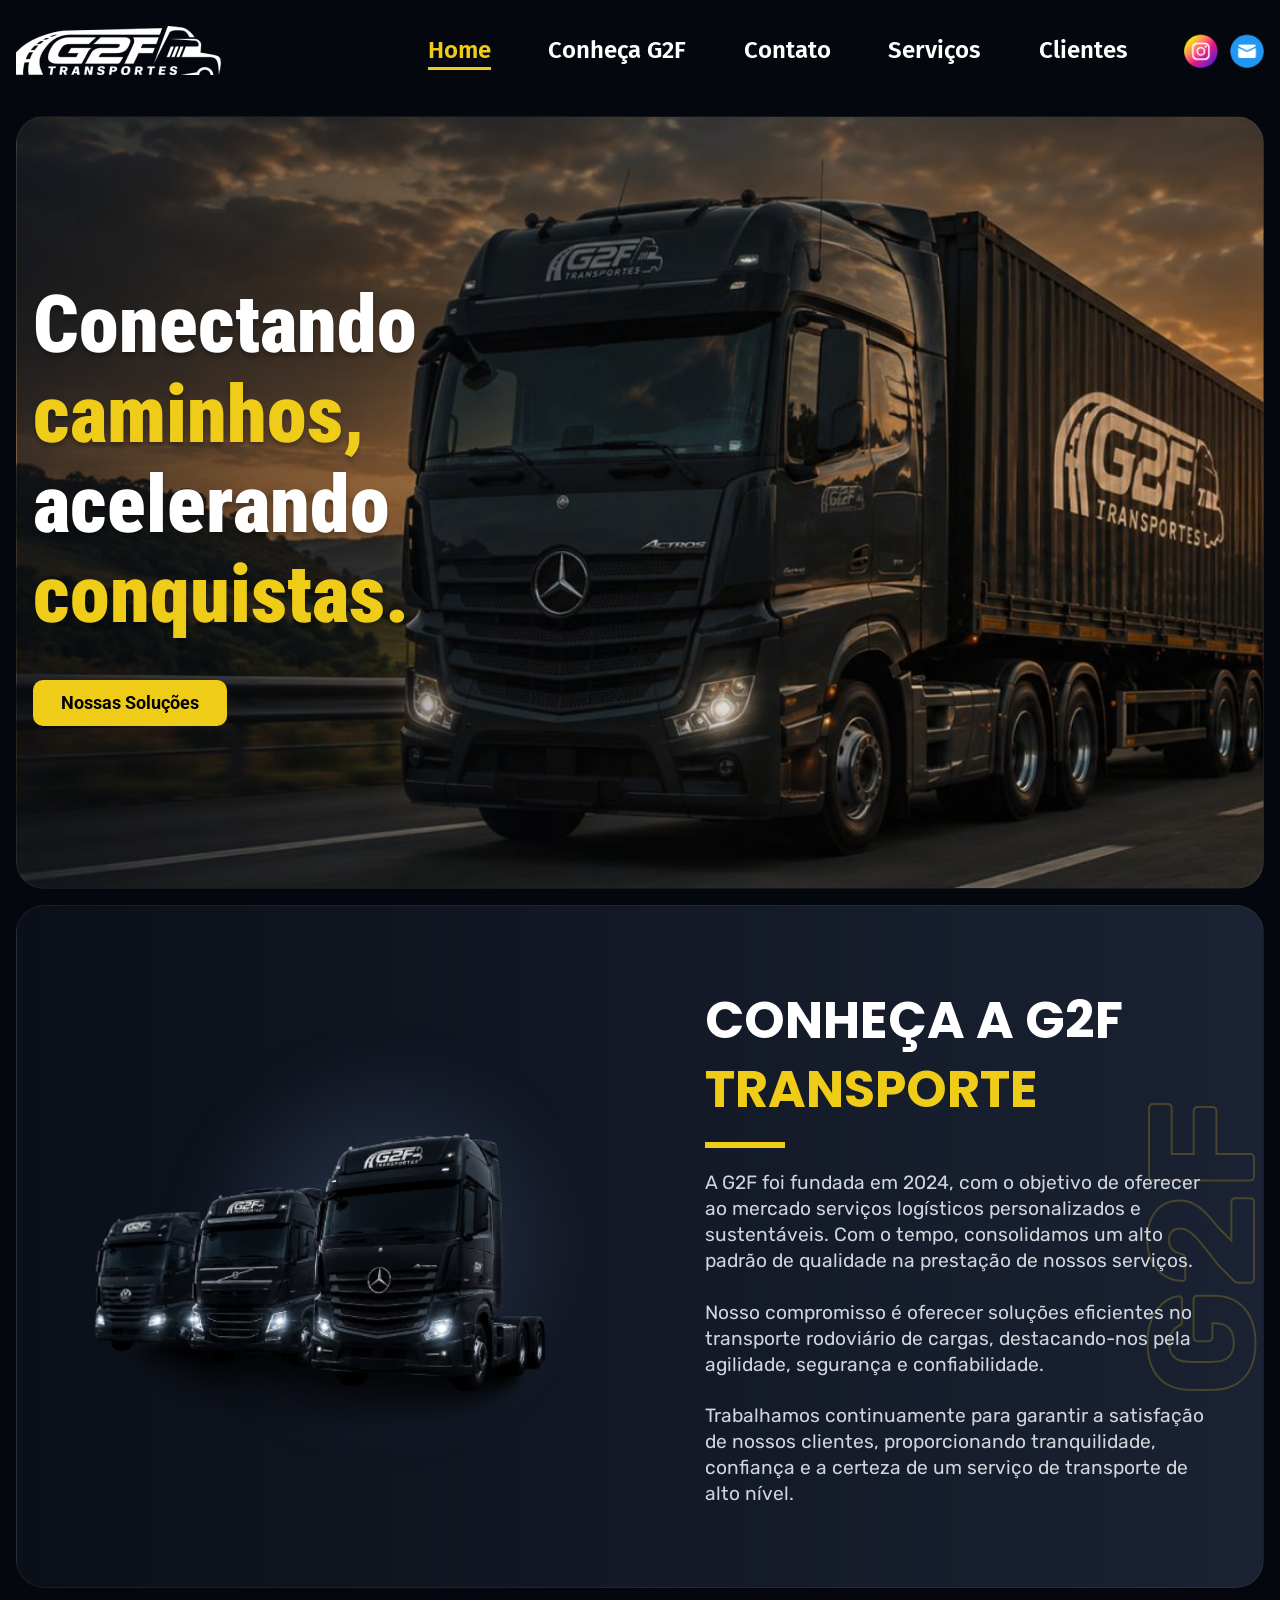
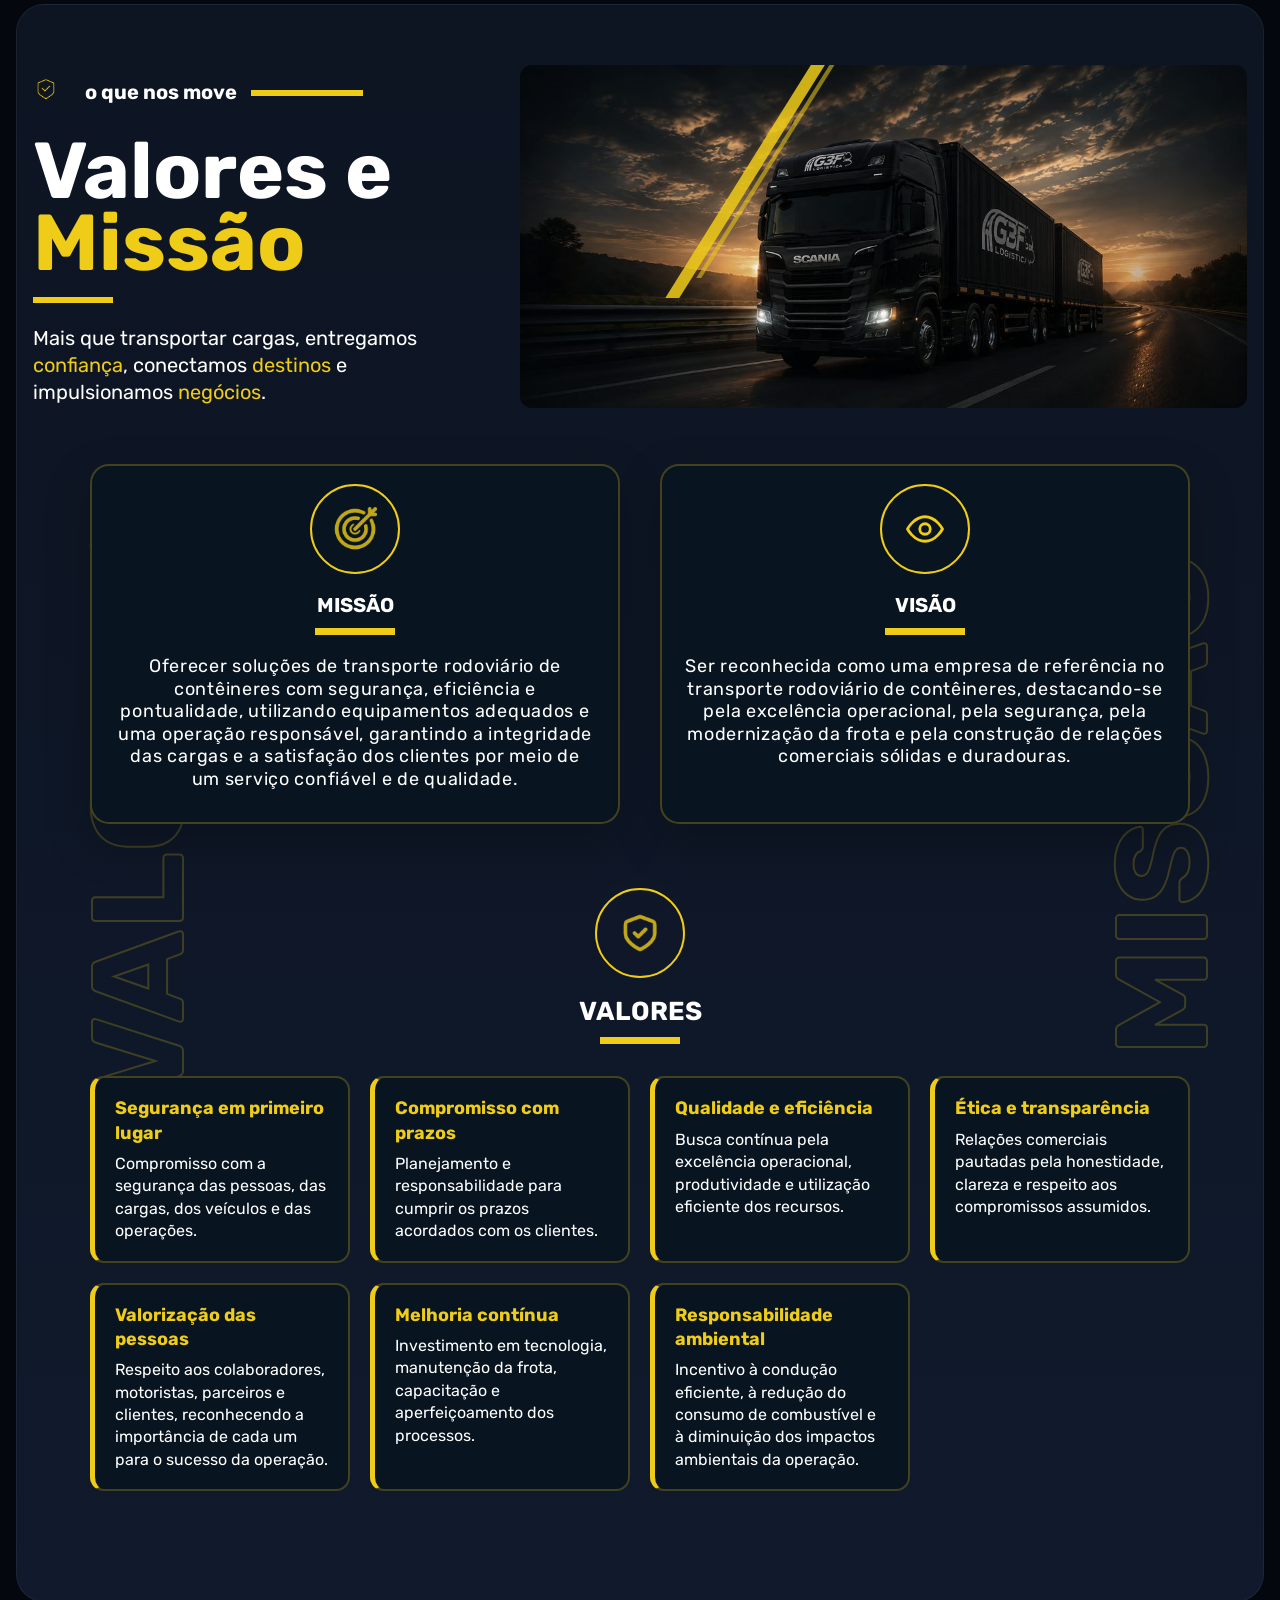
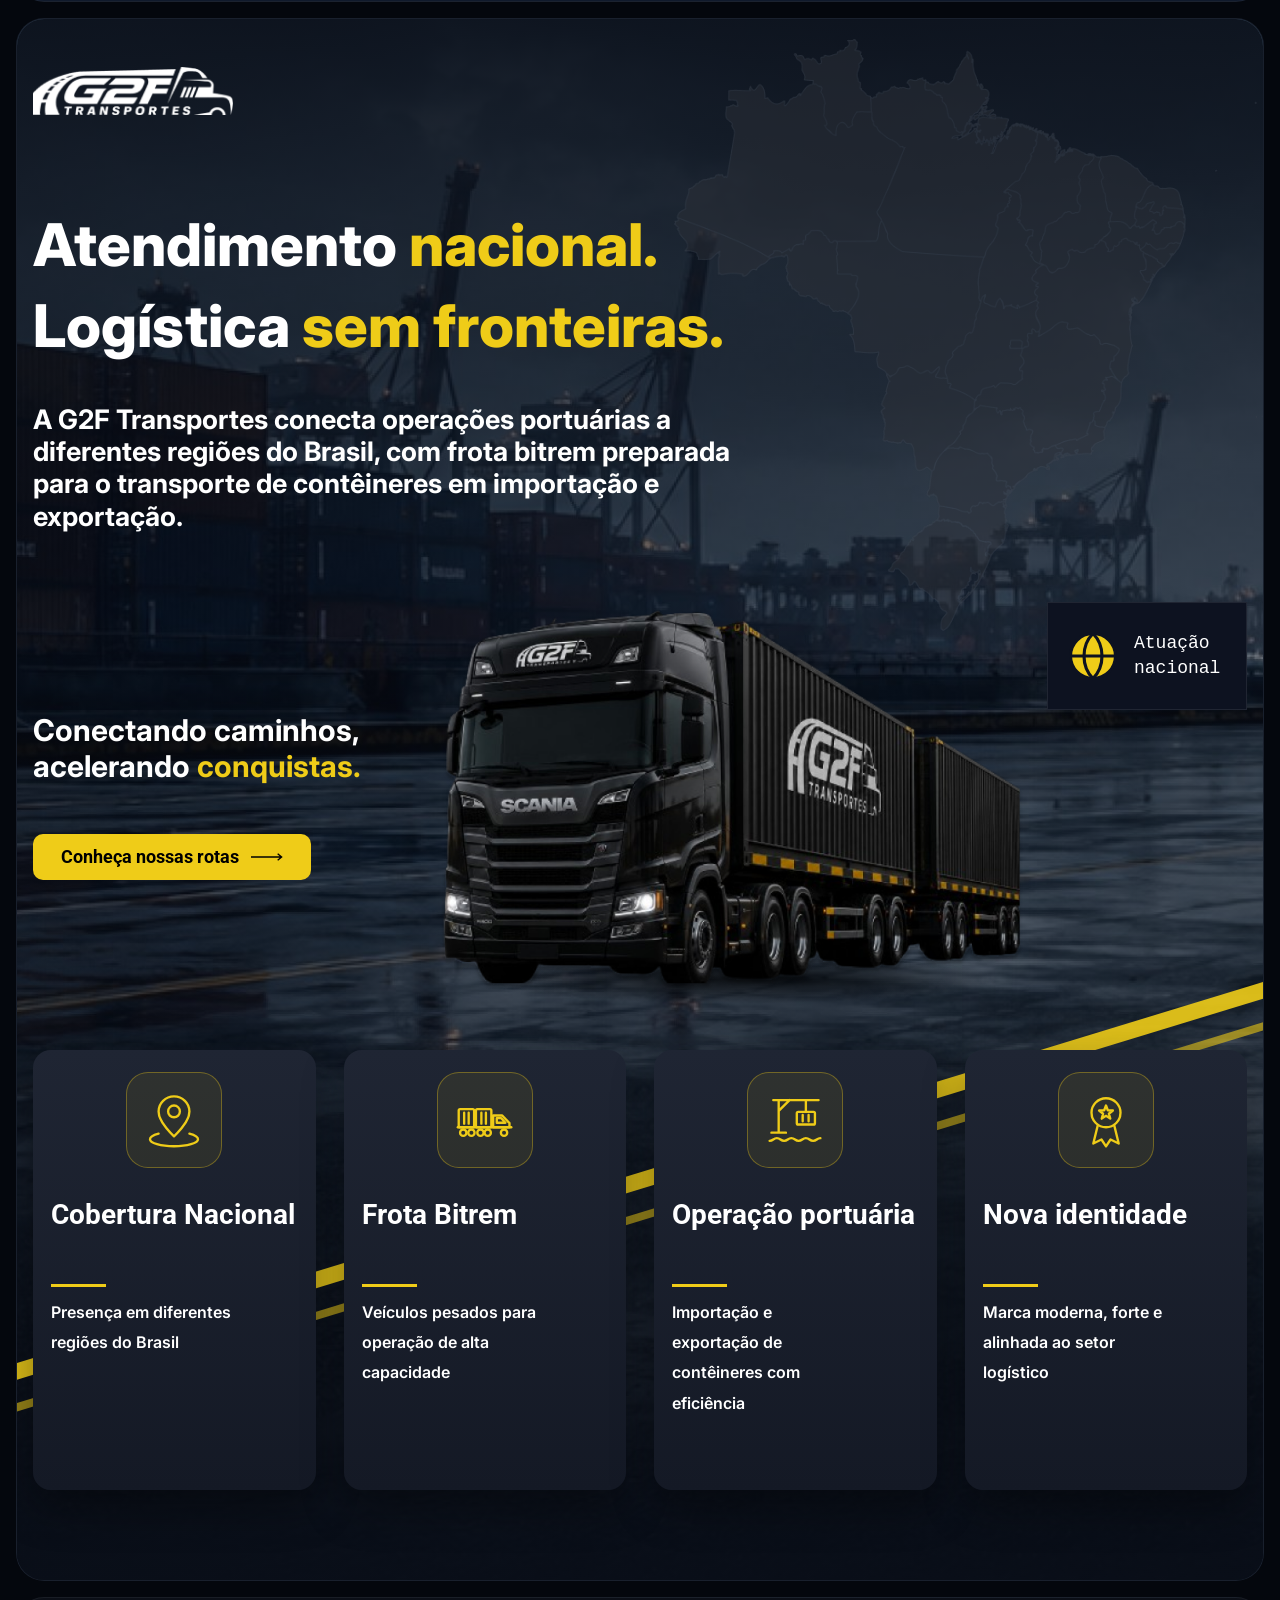
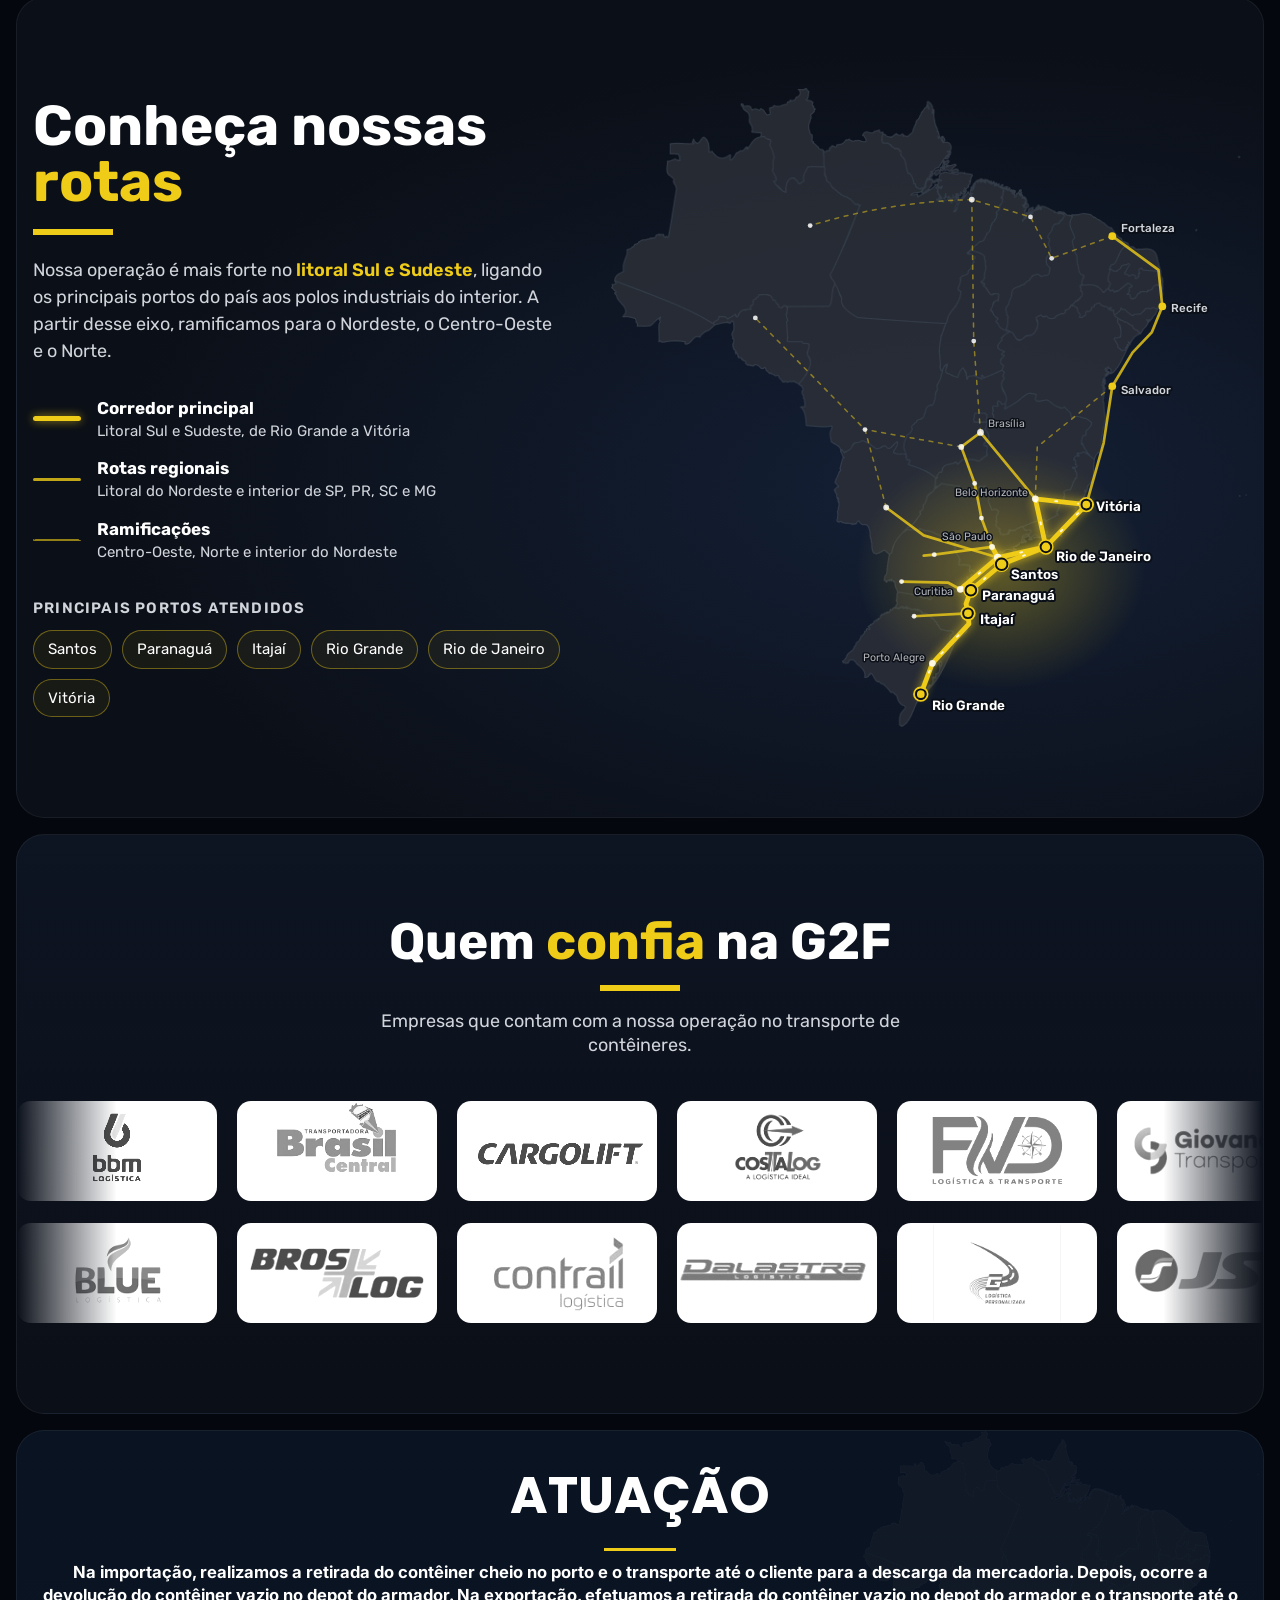
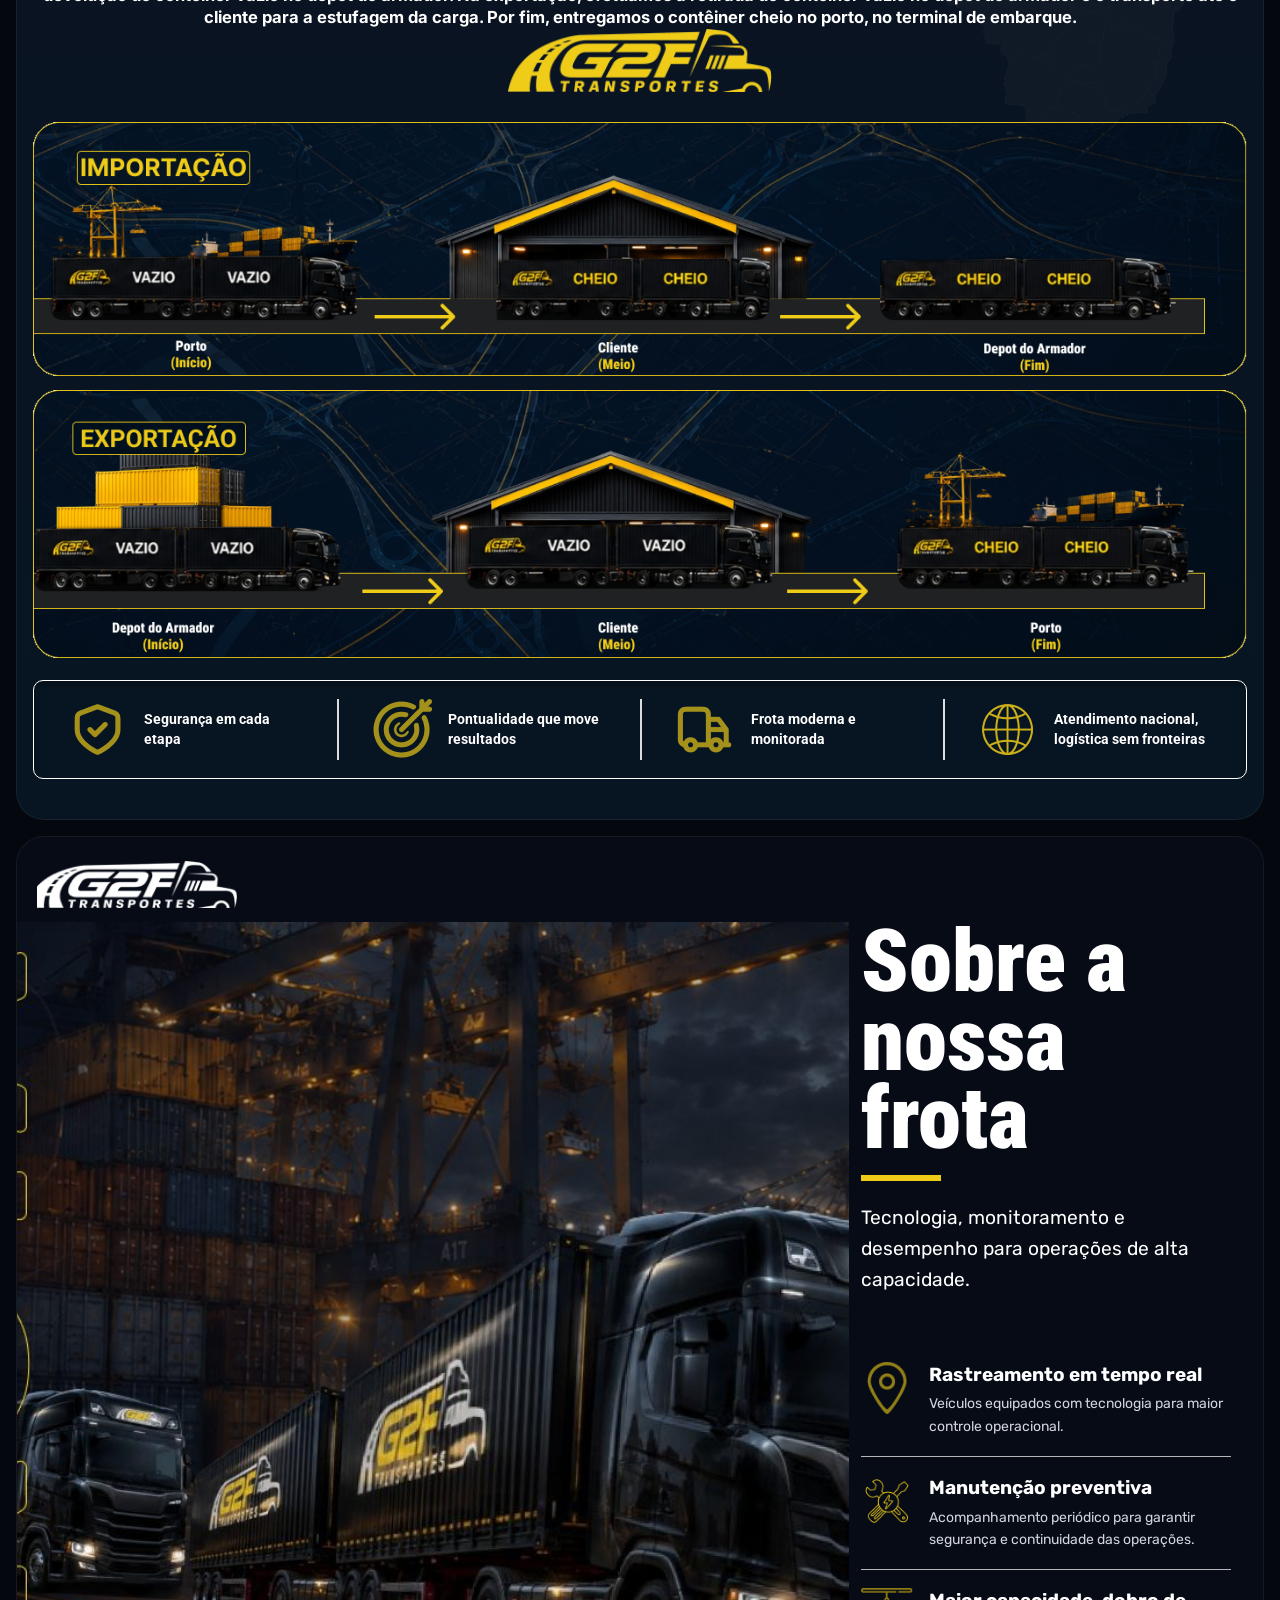
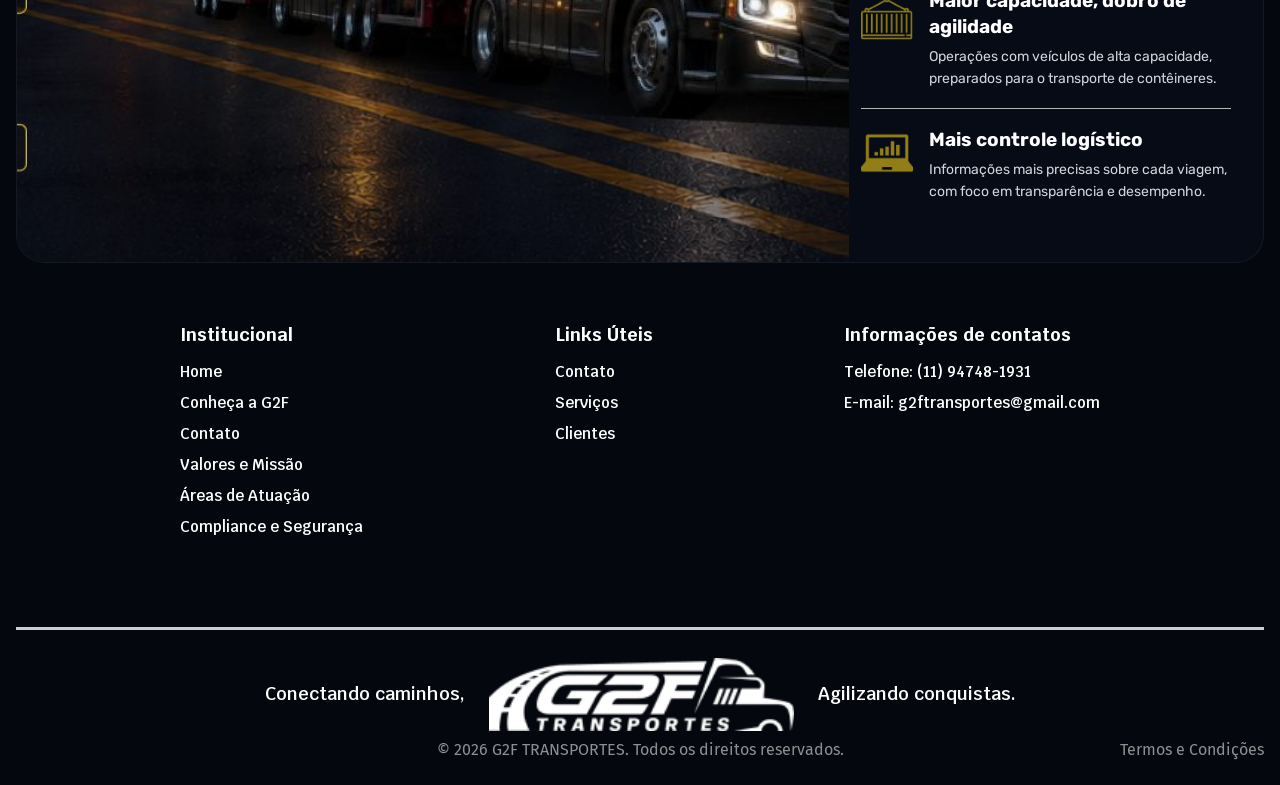
==== commit 53ea05df: "Adiciona rotas, clientes e layout em painéis - Valores e Missão: textos do cliente (Missão, Visão e " ====
--- a/index.html
+++ b/index.html
@@ -28,7 +28,7 @@
           <li><a href="#sobre" class="nav__link">Conheça G2F</a></li>
           <li><a href="#contato" class="nav__link">Contato</a></li>
           <li><a href="#atuacao" class="nav__link">Serviços</a></li>
-          <li><a href="#presenca" class="nav__link">Clientes</a></li>
+          <li><a href="#clientes" class="nav__link">Clientes</a></li>
         </ul>
       </nav>
 
@@ -100,28 +100,60 @@
       <div class="valores__cards container">
         <article class="card-valor reveal">
           <div class="card-valor__icone">
-            <svg viewBox="0 0 24 24" aria-hidden="true"><path d="M8 11l3 3 5-6"/><path d="M12 2a10 10 0 1 0 0 20 10 10 0 0 0 0-20z"/></svg>
-          </div>
-          <h3>RESPEITO ABSOLUTO</h3>
+            <img src="img/icon-alvo.png" alt="" width="40" height="40">
+          </div>
+          <h3>MISSÃO</h3>
           <span class="barra barra--centro"></span>
-          <p>Respeitamos prazos, processos e pessoas. Entendemos que a pontualidade e o cuidado em cada detalhe constroem relações sólidas e duradouras.</p>
+          <p>Oferecer soluções de transporte rodoviário de contêineres com segurança, eficiência e pontualidade, utilizando equipamentos adequados e uma operação responsável, garantindo a integridade das cargas e a satisfação dos clientes por meio de um serviço confiável e de qualidade.</p>
         </article>
         <article class="card-valor reveal">
           <div class="card-valor__icone">
-            <img src="img/icon-alvo.png" alt="" width="40" height="40">
-          </div>
-          <h3>FOCO LOGÍSTICO</h3>
+            <svg viewBox="0 0 24 24" aria-hidden="true"><path d="M2 12s3.6-7 10-7 10 7 10 7-3.6 7-10 7S2 12 2 12z"/><circle cx="12" cy="12" r="3"/></svg>
+          </div>
+          <h3>VISÃO</h3>
           <span class="barra barra--centro"></span>
-          <p>Atuamos com planejamento, tecnologia e eficiência para garantir que cada entrega aconteça com segurança, agilidade e inteligência, do início ao destino final.</p>
+          <p>Ser reconhecida como uma empresa de referência no transporte rodoviário de contêineres, destacando-se pela excelência operacional, pela segurança, pela modernização da frota e pela construção de relações comerciais sólidas e duradouras.</p>
         </article>
-        <article class="card-valor reveal">
+      </div>
+
+      <div class="valores__lista container">
+        <div class="valores__lista-cabecalho reveal">
           <div class="card-valor__icone">
             <img src="img/icon-seguranca.png" alt="" width="40" height="40">
           </div>
-          <h3>RESPEITO ABSOLUTO</h3>
+          <h3>VALORES</h3>
           <span class="barra barra--centro"></span>
-          <p>Nosso compromisso vai além do transporte. Somos parceiros dos nossos clientes, buscando soluções reais, com responsabilidade e dedicação em cada entrega.</p>
-        </article>
+        </div>
+        <ul class="valores__itens">
+          <li class="item-valor reveal">
+            <h4>Segurança em primeiro lugar</h4>
+            <p>Compromisso com a segurança das pessoas, das cargas, dos veículos e das operações.</p>
+          </li>
+          <li class="item-valor reveal">
+            <h4>Compromisso com prazos</h4>
+            <p>Planejamento e responsabilidade para cumprir os prazos acordados com os clientes.</p>
+          </li>
+          <li class="item-valor reveal">
+            <h4>Qualidade e eficiência</h4>
+            <p>Busca contínua pela excelência operacional, produtividade e utilização eficiente dos recursos.</p>
+          </li>
+          <li class="item-valor reveal">
+            <h4>Ética e transparência</h4>
+            <p>Relações comerciais pautadas pela honestidade, clareza e respeito aos compromissos assumidos.</p>
+          </li>
+          <li class="item-valor reveal">
+            <h4>Valorização das pessoas</h4>
+            <p>Respeito aos colaboradores, motoristas, parceiros e clientes, reconhecendo a importância de cada um para o sucesso da operação.</p>
+          </li>
+          <li class="item-valor reveal">
+            <h4>Melhoria contínua</h4>
+            <p>Investimento em tecnologia, manutenção da frota, capacitação e aperfeiçoamento dos processos.</p>
+          </li>
+          <li class="item-valor reveal">
+            <h4>Responsabilidade ambiental</h4>
+            <p>Incentivo à condução eficiente, à redução do consumo de combustível e à diminuição dos impactos ambientais da operação.</p>
+          </li>
+        </ul>
       </div>
     </section>
 
@@ -142,7 +174,7 @@
         <div class="presenca__meio">
           <div class="presenca__chamada reveal">
             <p>Conectando caminhos,<br>acelerando <span class="amarelo">conquistas.</span></p>
-            <a href="#atuacao" class="btn btn--rotas">
+            <a href="#rotas" class="btn btn--rotas">
               Conheça nossas rotas
               <svg viewBox="0 0 48 12" aria-hidden="true"><path d="M0 6h45M40 1l6 5-6 5"/></svg>
             </a>
@@ -162,30 +194,204 @@
 
         <div class="presenca__cards">
           <article class="card-presenca reveal">
-            <img src="img/icon-mapa.png" alt="" width="163" height="132" loading="lazy">
+            <div class="card-presenca__icone" aria-hidden="true">
+              <!-- Pin de localização sobre uma área -->
+              <svg viewBox="0 0 64 64"><path d="M32 6c-9.4 0-17 7.4-17 16.6C15 35 32 50 32 50s17-15 17-27.4C49 13.4 41.4 6 32 6z"/><circle cx="32" cy="22.5" r="6.5"/><path d="M15 47c-6 1.6-9.5 3.8-9.5 6.2C5.5 57.5 17.4 61 32 61s26.5-3.5 26.5-7.8c0-2.4-3.5-4.6-9.5-6.2"/></svg>
+            </div>
             <h3>Cobertura Nacional</h3>
             <span class="barra barra--fina"></span>
             <p>Presença em diferentes regiões do Brasil</p>
           </article>
           <article class="card-presenca reveal">
-            <img src="img/icon-bitrem.png" alt="" width="215" height="103" loading="lazy">
+            <div class="card-presenca__icone" aria-hidden="true">
+              <!-- Caminhão bitrem: cavalo + dois contêineres -->
+              <svg viewBox="0 0 64 64"><rect x="3" y="20" width="17" height="20" rx="1.5"/><rect x="22" y="20" width="17" height="20" rx="1.5"/><path d="M9 24v12M14 24v12M28 24v12M33 24v12"/><path d="M41 40V27h10l8 8.5V40z"/><path d="M45 30h5l4.5 5H45z"/><path d="M2 40h59"/><circle cx="8" cy="46" r="3.5"/><circle cx="17" cy="46" r="3.5"/><circle cx="27" cy="46" r="3.5"/><circle cx="35" cy="46" r="3.5"/><circle cx="53" cy="46" r="3.5"/></svg>
+            </div>
             <h3>Frota Bitrem</h3>
             <span class="barra barra--fina"></span>
             <p>Veículos pesados para operação de alta capacidade</p>
           </article>
           <article class="card-presenca reveal">
-            <img src="img/icon-container.png" alt="" width="180" height="111" loading="lazy">
+            <div class="card-presenca__icone" aria-hidden="true">
+              <!-- Guindaste de porto erguendo um contêiner, com o mar embaixo -->
+              <svg viewBox="0 0 64 64"><path d="M14 46V10M6 46h16M8 10h50M14 22l12-12M44 10v13"/><rect x="34" y="23" width="20" height="14" rx="1.5"/><path d="M40.5 26.5v7M47 26.5v7"/><path d="M4 55c4 0 4-3 8-3s4 3 8 3 4-3 8-3 4 3 8 3 4-3 8-3 4 3 8 3 4-3 8-3"/></svg>
+            </div>
             <h3>Operação portuária</h3>
             <span class="barra barra--fina"></span>
             <p>Importação e exportação de contêineres com eficiência</p>
           </article>
           <article class="card-presenca reveal">
-            <img src="img/logo-amarelo.png" alt="" width="256" height="61" loading="lazy">
+            <div class="card-presenca__icone" aria-hidden="true">
+              <!-- Selo/medalha com estrela -->
+              <svg viewBox="0 0 64 64"><circle cx="32" cy="24" r="16"/><path d="M32 16l2 5.2 5.6.3-4.4 3.6 1.5 5.4-4.7-3.1-4.7 3.1 1.5-5.4-4.4-3.6 5.6-.3z"/><path d="M23 37.5L18 58l9-4.5 5 7.5M41 37.5L46 58l-9-4.5-5 7.5"/></svg>
+            </div>
             <h3>Nova identidade</h3>
             <span class="barra barra--fina"></span>
             <p>Marca moderna, forte e alinhada ao setor logístico</p>
           </article>
         </div>
+      </div>
+    </section>
+
+    <!-- ===================== ROTAS ===================== -->
+    <!-- O SVG usa o mesmo tamanho da imagem do mapa (661 x 664), então as
+         coordenadas das cidades batem com o desenho do Brasil. -->
+    <section class="rotas" id="rotas">
+      <div class="rotas__grid container">
+        <div class="rotas__texto reveal">
+          <h2 class="rotas__titulo">Conheça nossas <span class="amarelo">rotas</span></h2>
+          <span class="barra"></span>
+          <p class="rotas__desc">
+            Nossa operação é mais forte no <strong>litoral Sul e Sudeste</strong>, ligando os principais portos do país
+            aos polos industriais do interior. A partir desse eixo, ramificamos para o Nordeste, o Centro-Oeste e o Norte.
+          </p>
+
+          <ul class="rotas__legenda">
+            <li><i class="legenda legenda--forte"></i><div><strong>Corredor principal</strong><span>Litoral Sul e Sudeste, de Rio Grande a Vitória</span></div></li>
+            <li><i class="legenda legenda--media"></i><div><strong>Rotas regionais</strong><span>Litoral do Nordeste e interior de SP, PR, SC e MG</span></div></li>
+            <li><i class="legenda legenda--leve"></i><div><strong>Ramificações</strong><span>Centro-Oeste, Norte e interior do Nordeste</span></div></li>
+          </ul>
+
+          <h3 class="rotas__subtitulo">Principais portos atendidos</h3>
+          <ul class="rotas__portos">
+            <li>Santos</li>
+            <li>Paranaguá</li>
+            <li>Itajaí</li>
+            <li>Rio Grande</li>
+            <li>Rio de Janeiro</li>
+            <li>Vitória</li>
+          </ul>
+        </div>
+
+        <div class="rotas__mapa reveal">
+          <img src="img/mapa-brasil.png" alt="" width="661" height="664" loading="lazy">
+          <svg class="rotas__svg" viewBox="0 0 661 664" role="img"
+               aria-label="Mapa do Brasil com as rotas da G2F: corredor principal no litoral Sul e Sudeste, rotas regionais no litoral do Nordeste e interior do Sudeste, e ramificações para o Centro-Oeste e o Norte.">
+            <defs>
+              <radialGradient id="rotas-brilho">
+                <stop offset="0" stop-color="#efcc18" stop-opacity=".35"/>
+                <stop offset="1" stop-color="#efcc18" stop-opacity="0"/>
+              </radialGradient>
+            </defs>
+
+            <!-- Mancha de calor sobre Sul/Sudeste -->
+            <ellipse class="rotas__calor" cx="405" cy="500" rx="150" ry="125" fill="url(#rotas-brilho)"/>
+
+            <!-- Ramificações (tracejado fino) -->
+            <g class="rota rota--leve">
+              <path d="M521 154 L458 177 L436 134 L375 116"/>             <!-- Fortaleza → Teresina → São Luís → Belém -->
+              <path d="M384 358 L377 263 L375 116"/>                      <!-- Brasília → Palmas → Belém -->
+              <path d="M286 436 L264 355 L150 239"/>                      <!-- Campo Grande → Cuiabá → Porto Velho -->
+              <path d="M375 116 Q290 118 207 143"/>                       <!-- Belém → Manaus -->
+              <path d="M364 373 L264 355"/>                               <!-- Goiânia → Cuiabá -->
+              <path d="M441 427 L443 373 L521 310"/>                      <!-- BH → Montes Claros → Salvador -->
+            </g>
+
+            <!-- Rotas regionais -->
+            <g class="rota rota--media">
+              <path d="M494 433 L512 369 L521 310 L542 275 L562 254 L573 227 L569 189 L521 154"/> <!-- litoral NE: Vitória → Fortaleza -->
+              <path d="M396 477 L385 447 L378 411 L364 373 L384 358"/>    <!-- Campinas → Ribeirão → Uberlândia → Goiânia → Brasília -->
+              <path d="M441 427 L384 358"/>                               <!-- BH → Brasília -->
+              <path d="M363 521 L350 514 L302 513"/>                      <!-- Curitiba → Ponta Grossa → Cascavel -->
+              <path d="M396 477 L336 485 L325 486"/>                      <!-- Campinas → Londrina → Maringá -->
+              <path d="M402 488 L325 465 L286 436"/>                      <!-- SP → Pres. Prudente → Campo Grande -->
+              <path d="M371 546 L315 549"/>                               <!-- Itajaí → Chapecó -->
+            </g>
+
+            <!-- Corredor principal (litoral Sul e Sudeste) -->
+            <g class="rota rota--forte">
+              <path d="M322 630 L334 598 L372 557 L371 546 L369 536 L374 522 L406 495 L452 477 L494 433"/> <!-- Rio Grande → Vitória pelo litoral -->
+              <path d="M406 495 L402 488 L396 477"/>                      <!-- Santos → SP → Campinas -->
+              <path d="M402 488 L452 477"/>                               <!-- SP → Rio (Dutra) -->
+              <path d="M402 488 L363 521 L374 522"/>                      <!-- SP → Curitiba → Paranaguá -->
+              <path d="M452 477 L441 427 L494 433"/>                      <!-- Rio → BH → Vitória -->
+            </g>
+
+            <!-- Cidades do interior -->
+            <g class="rotas__cidades">
+              <circle cx="402" cy="488" r="4"/>  <!-- São Paulo -->
+              <circle cx="396" cy="477" r="3"/>  <!-- Campinas -->
+              <circle cx="363" cy="521" r="3.5"/><!-- Curitiba -->
+              <circle cx="334" cy="598" r="3.5"/><!-- Porto Alegre -->
+              <circle cx="441" cy="427" r="3.5"/><!-- Belo Horizonte -->
+              <circle cx="384" cy="358" r="3.5"/><!-- Brasília -->
+              <circle cx="364" cy="373" r="3"/>  <!-- Goiânia -->
+              <circle cx="385" cy="447" r="2.5"/><!-- Ribeirão Preto -->
+              <circle cx="378" cy="411" r="2.5"/><!-- Uberlândia -->
+              <circle cx="336" cy="485" r="2.5"/><!-- Londrina -->
+              <circle cx="302" cy="513" r="2.5"/><!-- Cascavel -->
+              <circle cx="315" cy="549" r="2.5"/><!-- Chapecó -->
+              <circle cx="286" cy="436" r="3"/>  <!-- Campo Grande -->
+              <circle cx="264" cy="355" r="2.5"/><!-- Cuiabá -->
+              <circle cx="150" cy="239" r="2.5"/><!-- Porto Velho -->
+              <circle cx="207" cy="143" r="2.5"/><!-- Manaus -->
+              <circle cx="375" cy="116" r="3"/>  <!-- Belém -->
+              <circle cx="436" cy="134" r="2.5"/><!-- São Luís -->
+              <circle cx="377" cy="263" r="2.5"/><!-- Palmas -->
+              <circle cx="458" cy="177" r="2.5"/><!-- Teresina -->
+            </g>
+
+            <!-- Portos (pontos amarelos pulsando) -->
+            <g class="rotas__portos-svg">
+              <g class="porto porto--principal" transform="translate(406 495)"><circle class="porto__onda" r="7"/><circle r="6"/></g> <!-- Santos -->
+              <g class="porto porto--principal" transform="translate(374 522)"><circle class="porto__onda" r="7"/><circle r="5.5"/></g> <!-- Paranaguá -->
+              <g class="porto porto--principal" transform="translate(371 546)"><circle class="porto__onda" r="7"/><circle r="5"/></g> <!-- Itajaí -->
+              <g class="porto porto--principal" transform="translate(322 630)"><circle class="porto__onda" r="7"/><circle r="5"/></g> <!-- Rio Grande -->
+              <g class="porto porto--principal" transform="translate(452 477)"><circle class="porto__onda" r="7"/><circle r="5.5"/></g> <!-- Rio de Janeiro -->
+              <g class="porto porto--principal" transform="translate(494 433)"><circle class="porto__onda" r="7"/><circle r="5"/></g> <!-- Vitória -->
+              <g class="porto" transform="translate(521 310)"><circle r="4"/></g> <!-- Salvador -->
+              <g class="porto" transform="translate(573 227)"><circle r="4"/></g> <!-- Recife / Suape -->
+              <g class="porto" transform="translate(521 154)"><circle r="4"/></g> <!-- Fortaleza / Pecém -->
+            </g>
+
+            <!-- Nomes: portos ficam no mar (à direita do litoral) -->
+            <g class="rotas__nomes">
+              <text x="416" y="510">Santos</text>
+              <text x="386" y="532">Paranaguá</text>
+              <text x="383" y="557">Itajaí</text>
+              <text x="334" y="646">Rio Grande</text>
+              <text x="462" y="492">Rio de Janeiro</text>
+              <text x="504" y="440">Vitória</text>
+              <text x="530" y="318" class="nome--sec">Salvador</text>
+              <text x="582" y="233" class="nome--sec">Recife</text>
+              <text x="530" y="150" class="nome--sec">Fortaleza</text>
+              <text x="396" y="470" class="nome--cidade" text-anchor="end">São Paulo</text>
+              <text x="355" y="527" class="nome--cidade" text-anchor="end">Curitiba</text>
+              <text x="326" y="596" class="nome--cidade" text-anchor="end">Porto Alegre</text>
+              <text x="433" y="424" class="nome--cidade" text-anchor="end">Belo Horizonte</text>
+              <text x="392" y="352" class="nome--cidade">Brasília</text>
+            </g>
+          </svg>
+        </div>
+      </div>
+    </section>
+
+    <!-- ===================== CLIENTES ===================== -->
+    <!-- As logos são montadas pelo js/script.js (lista "logosClientes").
+         Duas fileiras rolando em sentidos opostos; pausa ao passar o mouse. -->
+    <section class="clientes" id="clientes">
+      <div class="container clientes__topo reveal">
+        <h2 class="clientes__titulo">Quem <span class="amarelo">confia</span> na G2F</h2>
+        <span class="barra barra--centro"></span>
+        <p class="clientes__desc">Empresas que contam com a nossa operação no transporte de contêineres.</p>
+      </div>
+
+      <!-- Filtro para logos vermelhas sobre fundo escuro (ex.: Mafro): usa só o canal
+           vermelho e inverte, então a marca fica escura e o fundo branco -->
+      <svg width="0" height="0" style="position:absolute" aria-hidden="true" focusable="false">
+        <filter id="filtro-vermelho" color-interpolation-filters="sRGB">
+          <feColorMatrix type="matrix" values="-1 0 0 0 1  -1 0 0 0 1  -1 0 0 0 1  0 0 0 1 0"/>
+          <feComponentTransfer>
+            <feFuncR type="linear" slope="1.3" intercept="-0.05"/>
+            <feFuncG type="linear" slope="1.3" intercept="-0.05"/>
+            <feFuncB type="linear" slope="1.3" intercept="-0.05"/>
+          </feComponentTransfer>
+        </filter>
+      </svg>
+
+      <div class="clientes__faixas" aria-label="Logos dos clientes">
+        <div class="marquee" data-fileira="1"></div>
+        <div class="marquee marquee--reverso" data-fileira="2"></div>
       </div>
     </section>
 
@@ -289,7 +495,7 @@
         <ul>
           <li><a href="#contato">Contato</a></li>
           <li><a href="#atuacao">Serviços</a></li>
-          <li><a href="#presenca">Clientes</a></li>
+          <li><a href="#clientes">Clientes</a></li>
         </ul>
       </div>
       <div>
--- a/css/style.css
+++ b/css/style.css
@@ -304,11 +304,42 @@
   position: relative;
   z-index: 1;
   display: grid;
-  grid-template-columns: repeat(3, 1fr);
+  grid-template-columns: repeat(2, 1fr);
   gap: 40px;
   max-width: 1100px;
   margin-top: 56px;
 }
+
+/* Lista dos 7 valores */
+.valores__lista {
+  position: relative;
+  z-index: 1;
+  max-width: 1100px;
+  margin-top: 64px;
+}
+.valores__lista-cabecalho { text-align: center; margin-bottom: 32px; }
+.valores__lista-cabecalho h3 { font-family: var(--f-rubik); font-weight: 700; font-size: 26px; line-height: .9; }
+.valores__lista-cabecalho .barra { margin: 14px auto 0; height: 7px; }
+
+.valores__itens {
+  list-style: none;
+  margin: 0;
+  padding: 0;
+  display: grid;
+  grid-template-columns: repeat(auto-fit, minmax(240px, 1fr));
+  gap: 20px;
+}
+.item-valor {
+  background: var(--card);
+  border: 2px solid rgba(239, 204, 24, .25);
+  border-left: 5px solid var(--amarelo);
+  border-radius: 14px;
+  padding: 18px 20px;
+  transition: transform .25s, border-color .25s;
+}
+.item-valor:hover { transform: translateY(-4px); border-color: rgba(239, 204, 24, .6); border-left-color: var(--amarelo); }
+.item-valor h4 { font-family: var(--f-rubik); font-weight: 700; font-size: 18px; color: var(--amarelo); margin: 0 0 8px; }
+.item-valor p { font-size: 16px; line-height: 1.4; margin: 0; }
 
 .card-valor {
   background: var(--card);
@@ -448,7 +479,28 @@
   transition: transform .25s;
 }
 .card-presenca:hover { transform: translateY(-6px); }
-.card-presenca img { height: 110px; width: auto; object-fit: contain; margin: 0 auto 30px; }
+/* Ícones em SVG (no index.html): mesma moldura quadrada e mesmo traço para os 4 */
+.card-presenca__icone {
+  width: 96px;
+  height: 96px;
+  margin: 0 auto 30px;
+  display: grid;
+  place-items: center;
+  border-radius: 22px;
+  background: rgba(239, 204, 24, .08);
+  border: 1px solid rgba(239, 204, 24, .35);
+  transition: background-color .25s, border-color .25s;
+}
+.card-presenca:hover .card-presenca__icone { background: rgba(239, 204, 24, .16); border-color: var(--amarelo); }
+.card-presenca__icone svg {
+  width: 58px;
+  height: 58px;
+  fill: none;
+  stroke: var(--amarelo);
+  stroke-width: 2.6;
+  stroke-linecap: round;
+  stroke-linejoin: round;
+}
 .card-presenca h3 {
   font-family: var(--f-roboto);
   font-weight: 700;
@@ -588,6 +640,261 @@
   margin-top: 8px;
 }
 .footer__legal a { position: absolute; right: 0; top: 0; }
+
+/* =========================================================
+   ROTAS — mapa do Brasil com as rotas em SVG
+   ========================================================= */
+.rotas {
+  position: relative;
+  overflow: hidden;
+  background: radial-gradient(ellipse at 75% 60%, #142036 0%, var(--fundo-escuro) 65%);
+  padding: 90px 0;
+}
+.rotas__grid {
+  display: grid;
+  grid-template-columns: 1fr 1.2fr;
+  gap: 48px;
+  align-items: center;
+}
+
+.rotas__titulo { font-family: var(--f-rubik); font-weight: 700; font-size: clamp(36px, 4.4vw, 60px); line-height: 1; }
+.rotas__desc { font-size: 18px; line-height: 1.5; color: var(--texto-suave); max-width: 520px; }
+.rotas__desc strong { color: var(--amarelo); font-weight: 600; }
+
+.rotas__legenda { display: grid; gap: 16px; margin: 32px 0 36px; }
+.rotas__legenda li { display: flex; align-items: center; gap: 16px; }
+.rotas__legenda strong { display: block; font-size: 17px; }
+.rotas__legenda span { font-size: 15px; color: var(--texto-suave); }
+
+/* Amostras de linha da legenda, iguais às do mapa */
+.legenda { flex: 0 0 48px; height: 0; border-top: 5px solid var(--amarelo); border-radius: 3px; }
+.legenda--forte { box-shadow: 0 0 10px rgba(239, 204, 24, .7); }
+.legenda--media { border-top-width: 3px; opacity: .8; }
+.legenda--leve  { border-top: 2px dashed rgba(239, 204, 24, .6); }
+
+.rotas__subtitulo { font-size: 15px; font-weight: 600; letter-spacing: .08em; text-transform: uppercase; color: var(--texto-suave); margin-bottom: 12px; }
+.rotas__portos { display: flex; flex-wrap: wrap; gap: 10px; }
+.rotas__portos li {
+  padding: 8px 14px;
+  border: 1px solid rgba(239, 204, 24, .4);
+  border-radius: 999px;
+  font-size: 15px;
+  background: rgba(239, 204, 24, .06);
+}
+
+/* Mapa: imagem e SVG ocupam exatamente o mesmo espaço */
+.rotas__mapa { position: relative; width: 100%; max-width: 660px; margin-inline: auto; aspect-ratio: 661 / 664; }
+.rotas__mapa img, .rotas__svg { position: absolute; inset: 0; width: 100%; height: 100%; }
+.rotas__mapa img { opacity: .9; }
+.rotas__svg { overflow: visible; }
+
+.rota path { fill: none; stroke: var(--amarelo); stroke-linecap: round; stroke-linejoin: round; }
+.rota--forte path { stroke-width: 5; filter: drop-shadow(0 0 5px rgba(239, 204, 24, .75)); }
+.rota--media path { stroke-width: 2.8; opacity: .8; }
+.rota--leve path  { stroke-width: 1.6; opacity: .5; stroke-dasharray: 4 6; }
+
+/* "Carga andando": tracinhos claros correndo por cima do corredor principal (criados no JS) */
+.rota-fluxo path {
+  fill: none;
+  stroke: #fff;
+  stroke-width: 2;
+  stroke-linecap: round;
+  stroke-dasharray: 2 22;
+  opacity: 0;
+  animation: rota-fluxo 1.4s linear infinite;
+  transition: opacity .6s;
+}
+.rotas--ativa .rota-fluxo path { opacity: .85; transition-delay: 1.8s; }
+@keyframes rota-fluxo { to { stroke-dashoffset: -24; } }
+
+.rotas__calor { opacity: 0; transition: opacity 1.2s .4s; }
+.rotas--ativa .rotas__calor { opacity: 1; }
+
+.rotas__cidades circle { fill: #fff; opacity: .85; }
+
+.porto circle { fill: var(--amarelo); }
+.porto--principal > circle:last-child { stroke: var(--fundo-escuro); stroke-width: 2; }
+.porto__onda { fill: none !important; stroke: var(--amarelo); stroke-width: 2; animation: porto-pulso 2.2s ease-out infinite; }
+@keyframes porto-pulso {
+  from { transform: scale(.8); opacity: .9; }
+  to   { transform: scale(2.6); opacity: 0; }
+}
+
+.rotas__nomes text { font-family: var(--f-rubik); font-size: 14px; font-weight: 600; fill: #fff; paint-order: stroke; stroke: var(--fundo-escuro); stroke-width: 4px; stroke-linejoin: round; }
+.rotas__nomes .nome--sec { font-size: 12px; font-weight: 500; fill: var(--texto-suave); }
+.rotas__nomes .nome--cidade { font-size: 11px; font-weight: 400; fill: rgba(255, 255, 255, .7); stroke-width: 3px; }
+
+/* Linhas sendo "desenhadas" quando a seção aparece (o JS prepara o tamanho de cada uma) */
+.rota--desenhar path { transition: stroke-dashoffset 1.6s ease-in-out; }
+.rota--leve { opacity: 0; transition: opacity 1s 1.6s; }
+.rotas--ativa .rota--leve { opacity: 1; }
+
+@media (prefers-reduced-motion: reduce) {
+  .rota-fluxo, .porto__onda { display: none; }
+  .rota--leve, .rotas__calor { opacity: 1; transition: none; }
+}
+
+@media (max-width: 1024px) {
+  .rotas__grid { grid-template-columns: 1fr; }
+  .rotas__mapa { max-width: 560px; }
+}
+@media (max-width: 640px) {
+  .rotas { padding: 52px 0; }
+  .rotas__desc { font-size: 16px; }
+  .rotas__legenda { margin: 24px 0 28px; }
+  .rotas__nomes .nome--cidade { display: none; } /* no celular mostra só os portos */
+  .rotas__nomes text { font-size: 16px; }
+  .rotas__nomes .nome--sec { font-size: 14px; }
+}
+
+/* =========================================================
+   CLIENTES — marquee infinito com as logos
+   ========================================================= */
+.clientes {
+  background: linear-gradient(180deg, #0d1422 0%, #0b0f17 100%);
+  padding: 80px 0 90px;
+  overflow: hidden;
+}
+.clientes__topo { text-align: center; margin-bottom: 44px; }
+.clientes__titulo { font-family: var(--f-rubik); font-weight: 700; font-size: clamp(32px, 4vw, 52px); line-height: 1.05; }
+.clientes__titulo + .barra { margin: 16px auto 18px; }
+.clientes__desc { font-size: 18px; color: var(--texto-suave); max-width: 560px; margin-inline: auto; }
+
+.clientes__faixas { display: grid; gap: 22px; }
+
+.marquee {
+  --duracao: 70s;
+  overflow: hidden;
+  /* bordas esfumaçadas para as logos "entrarem" e "saírem" suavemente */
+  -webkit-mask-image: linear-gradient(90deg, transparent, #000 8%, #000 92%, transparent);
+          mask-image: linear-gradient(90deg, transparent, #000 8%, #000 92%, transparent);
+}
+
+/* Duas cópias iguais da lista lado a lado; andar -50% fecha o loop sem emenda */
+.marquee__trilha {
+  display: flex;
+  width: max-content;
+  animation: marquee-rolar var(--duracao) linear infinite;
+}
+.marquee--reverso .marquee__trilha { animation-direction: reverse; }
+
+/* Pausa a fileira quando o mouse (ou o foco do teclado) está sobre ela */
+.marquee:hover .marquee__trilha,
+.marquee:focus-within .marquee__trilha { animation-play-state: paused; }
+
+@keyframes marquee-rolar {
+  from { transform: translateX(0); }
+  to   { transform: translateX(-50%); }
+}
+
+.marquee__lista { display: flex; }
+
+/* Cartão branco do mesmo tamanho para todas as logos */
+.logo-cliente {
+  display: grid;
+  /* linha e coluna travadas no tamanho do cartão; sem isso a grade cresce
+     até o tamanho natural da imagem e o height: 100% vira 1000px+ */
+  grid-template: minmax(0, 1fr) / minmax(0, 1fr);
+  place-items: center;
+  width: 200px;
+  height: 100px;
+  margin-right: 20px; /* margem (não gap) para o -50% bater certinho */
+  padding: 12px;
+  overflow: hidden;   /* corta o excesso quando a logo recebe zoom */
+  background: #fff;
+  border: 2px solid transparent;
+  border-radius: 14px;
+  transition: background-color .3s, border-color .3s;
+}
+
+/* Padronização: a imagem ocupa o cartão inteiro; o --zoom (definido no JS
+   para cada logo) compensa as imagens que vieram com muita margem em volta */
+.logo-cliente img {
+  width: 100%;
+  height: 100%;
+  object-fit: contain;
+  transform: scale(var(--zoom, 1));
+  /* tons de cinza; "multiply" faz o fundo branco das imagens sumir no cartão */
+  filter: grayscale(1) contrast(1.15);
+  mix-blend-mode: multiply;
+  opacity: .7;
+  transition: filter .3s, opacity .3s;
+}
+/* Logos com fundo escuro/colorido: inverte para o fundo virar branco
+   e a marca ficar escura, igual às outras */
+.logo-cliente--escuro img { filter: grayscale(1) invert(1) contrast(2.5) brightness(1.15); }
+/* Logo vermelha em fundo escuro: em cinza o vermelho some no fundo,
+   então usa o filtro SVG #filtro-vermelho (está no index.html) */
+.logo-cliente--vermelho img { filter: url(#filtro-vermelho); }
+
+/* Fallback se alguma imagem não carregar: mostra o nome */
+.logo-cliente__nome {
+  font-family: var(--f-rubik);
+  font-weight: 700;
+  font-size: 16px;
+  letter-spacing: .04em;
+  text-transform: uppercase;
+  text-align: center;
+  color: #4b5563;
+}
+
+/* Hover: cor original. Nas logos escuras o cartão assume a cor de fundo da marca */
+.logo-cliente:hover { border-color: var(--amarelo); }
+.logo-cliente:hover img { filter: none; opacity: 1; }
+.logo-cliente--escuro:hover { background: var(--fundo-marca, #fff); }
+.logo-cliente--escuro:hover img { mix-blend-mode: normal; }
+
+@media (prefers-reduced-motion: reduce) {
+  /* Sem animação: vira uma faixa que a pessoa rola com o dedo/trackpad */
+  .marquee { overflow-x: auto; -webkit-mask-image: none; mask-image: none; }
+  .marquee__trilha { animation: none; }
+  .marquee__lista[aria-hidden="true"] { display: none; }
+}
+
+@media (max-width: 640px) {
+  .clientes { padding: 52px 0 60px; }
+  .clientes__topo { margin-bottom: 30px; }
+  .clientes__desc { font-size: 16px; }
+  .clientes__faixas { gap: 14px; }
+  .logo-cliente { width: 150px; height: 76px; padding: 9px; margin-right: 14px; border-radius: 12px; }
+  .logo-cliente__nome { font-size: 13px; }
+}
+
+/* =========================================================
+   LAYOUT EM PAINÉIS
+   A página tem uma cor de fundo só e cada seção vira um painel
+   arredondado "abraçado" por ela. Para mudar a cor, troque --fundo-pagina.
+   ========================================================= */
+:root {
+  --fundo-pagina: #04070d;
+  --respiro: 16px;        /* espaço entre os painéis e as bordas da tela */
+  --raio-painel: 28px;
+}
+
+body { background: var(--fundo-pagina); }
+.header { background: var(--fundo-pagina); }
+html { scroll-padding-top: calc(var(--altura-header) + var(--respiro)); }
+
+main > section {
+  margin: 0 var(--respiro) var(--respiro);
+  border-radius: var(--raio-painel);
+  border: 1px solid rgba(255, 255, 255, .06);
+  overflow: hidden;
+  isolation: isolate; /* garante que os cantos arredondados cortem tudo, inclusive animações */
+}
+
+/* O rodapé não é painel: fica direto no fundo da página, marcando o fim do conteúdo */
+.footer { background: var(--fundo-pagina); }
+
+/* O hero começa logo abaixo do cabeçalho fixo, em vez de ficar por trás dele */
+.hero {
+  margin-top: calc(var(--altura-header) + var(--respiro));
+  padding-top: 0;
+}
+
+@media (max-width: 640px) {
+  :root { --respiro: 10px; --raio-painel: 20px; }
+}
 
 /* =========================================================
    ANIMAÇÃO AO ROLAR (controlada pelo script.js)
@@ -710,6 +1017,13 @@
   .card-valor h3 { font-size: 18px; }
   .card-valor .barra { margin: 10px auto 12px; }
   .card-valor p { font-size: 15px; letter-spacing: 0; line-height: 1.45; }
+  .valores__lista { margin-top: 40px; }
+  .valores__lista-cabecalho { margin-bottom: 20px; }
+  .valores__lista-cabecalho h3 { font-size: 20px; }
+  .valores__itens { grid-template-columns: 1fr; gap: 14px; }
+  .item-valor { padding: 14px 16px; }
+  .item-valor h4 { font-size: 16px; }
+  .item-valor p { font-size: 15px; }
 
   .presenca { padding: 32px 0 56px; }
   .presenca__logo { width: 150px; margin-bottom: 28px; }
@@ -721,7 +1035,8 @@
   .selo { display: none; }
   .presenca__cards { grid-template-columns: 1fr; gap: 18px; margin-top: 40px; }
   .card-presenca { display: grid; grid-template-columns: 90px 1fr; column-gap: 18px; align-items: center; padding: 20px; }
-  .card-presenca img { grid-row: span 3; height: 70px; margin: 0; }
+  .card-presenca__icone { grid-row: span 3; width: 72px; height: 72px; margin: 0; border-radius: 18px; }
+  .card-presenca__icone svg { width: 44px; height: 44px; }
   .card-presenca h3 { min-height: 0; font-size: 22px; }
   .card-presenca .barra { margin: 10px 0 4px; }
   .card-presenca p { max-width: none; line-height: 1.5; font-size: 15px; }
